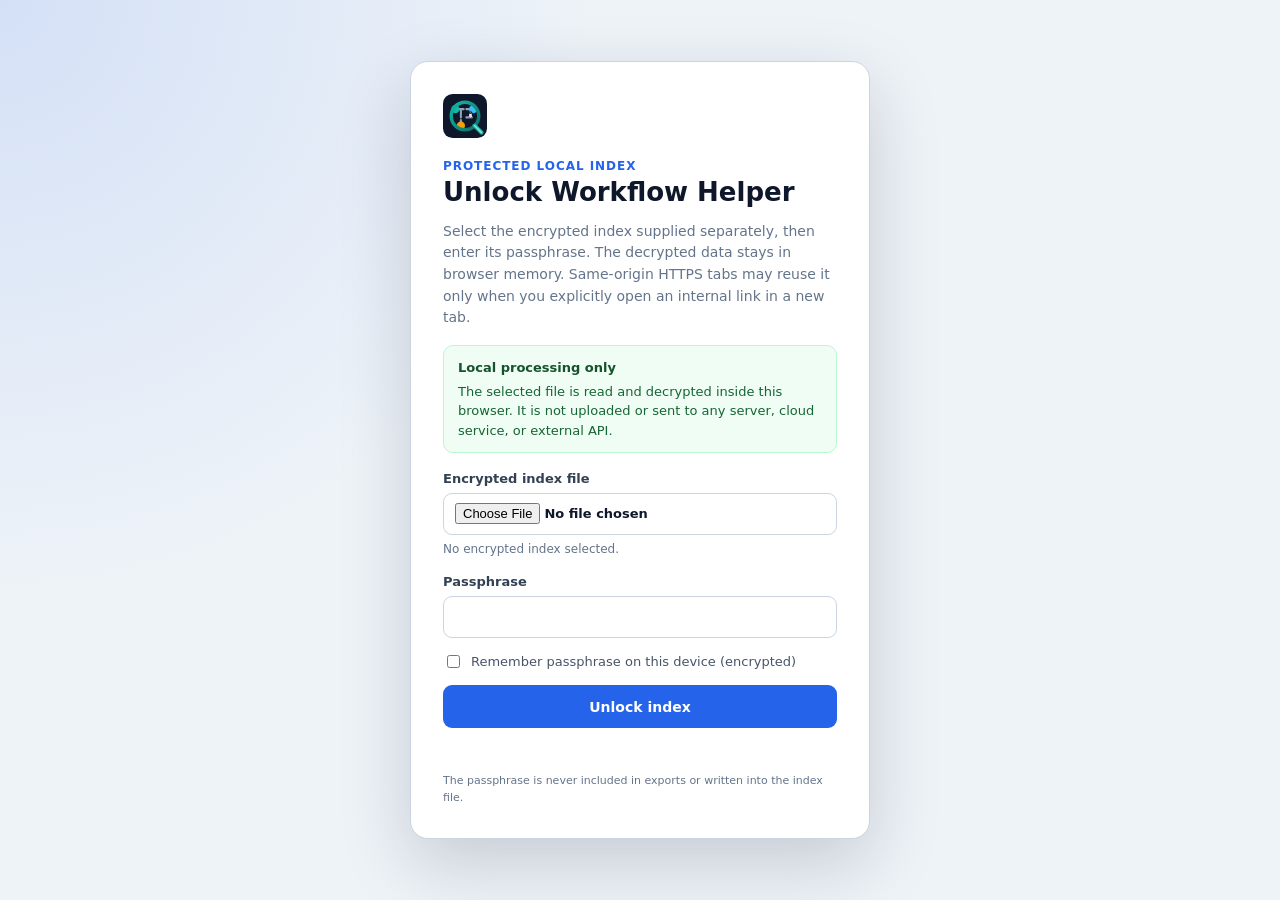
==== index.html @ 7c74e19d "Add files via upload" ====
<!doctype html>
<html lang="en">
<head>
<meta charset="utf-8" />
<meta name="viewport" content="width=device-width, initial-scale=1" />
<title>Workflow Helper</title>
<link rel="icon" type="image/svg+xml" href="./assets/favicon.svg" />
<link rel="stylesheet" href="assets/app.css" />
<link rel="stylesheet" href="assets/live/live.css" />
<meta name="author" content="&#x77;&#x69;&#x74;&#x74;&#x61;&#x77;&#x61;&#x73;&#x2e;&#x70;" />
</head>
<body class="index-locked">
<section id="indexGate" class="index-gate" aria-labelledby="indexGateTitle">
<div class="index-gate-card">
<img class="index-gate-mark" src="./assets/favicon.svg" alt="" aria-hidden="true" />
<p class="index-gate-kicker">Protected local index</p>
<h1 id="indexGateTitle">Unlock Workflow Helper</h1>
<p class="index-gate-copy">
Select the encrypted index supplied separately, then enter its passphrase.
The decrypted data stays in browser memory. Same-origin HTTPS tabs may
reuse it only when you explicitly open an internal link in a new tab.
</p>
<div class="index-gate-privacy" role="note">
<strong>Local processing only</strong>
<span>
The selected file is read and decrypted inside this browser. It is not
uploaded or sent to any server, cloud service, or external API.
</span>
</div>
<form id="indexGateForm">
<label class="index-gate-field">
<span>Encrypted index file</span>
<input id="indexFile" type="file" accept=".enc,application/octet-stream" />
</label>
<div id="selectedIndexFile" class="index-file-name">No encrypted index selected.</div>
<input type="text" name="username" value="local-index" autocomplete="username" tabindex="-1" aria-hidden="true"
hidden />
<label class="index-gate-field">
<span>Passphrase</span>
<input id="indexPassphrase" type="password" minlength="4" autocomplete="new-password" spellcheck="false" />
</label>
<label class="index-gate-remember">
<input id="rememberIndexPassphrase" type="checkbox" />
Remember passphrase on this device (encrypted)
</label>
<button id="unlockIndex" class="index-unlock" type="submit">Unlock index</button>
</form>
<div id="indexGateStatus" class="index-gate-status" role="status" aria-live="polite"></div>
<p class="index-gate-note">
The passphrase is never included in exports or written into the index file.
</p>
</div>
</section>
<div class="floating-toggles">
<button class="floating-toggle" data-pane-toggle="rail" title="Toggle Menu">
<svg width="20" height="20" viewBox="0 0 24 24" fill="none" stroke="currentColor" stroke-width="2"
stroke-linecap="round" stroke-linejoin="round">
<rect x="3" y="3" width="18" height="18" rx="2" ry="2"></rect>
<line x1="9" y1="3" x2="9" y2="21"></line>
<polyline points="13 9 16 12 13 15"></polyline>
</svg>
</button>
<button class="floating-toggle" data-pane-toggle="results" title="Toggle Results">
<svg width="20" height="20" viewBox="0 0 24 24" fill="none" stroke="currentColor" stroke-width="2"
stroke-linecap="round" stroke-linejoin="round">
<circle cx="7" cy="7" r="2.5"></circle>
<circle cx="17" cy="7" r="2.5"></circle>
<circle cx="7" cy="17" r="2.5"></circle>
<circle cx="17" cy="17" r="2.5"></circle>
</svg>
</button>
<button class="floating-toggle" data-pane-toggle="diagram" title="Toggle Diagram">
<svg width="20" height="20" viewBox="0 0 24 24" fill="none" stroke="currentColor" stroke-width="2"
stroke-linecap="round" stroke-linejoin="round">
<circle cx="18" cy="5" r="3"></circle>
<circle cx="6" cy="12" r="3"></circle>
<circle cx="18" cy="19" r="3"></circle>
<line x1="8.59" y1="13.51" x2="15.42" y2="17.49"></line>
<line x1="15.41" y1="6.51" x2="8.59" y2="10.49"></line>
</svg>
</button>
<button class="floating-toggle" data-pane-toggle="detail" title="Toggle Detail">
<svg width="20" height="20" viewBox="0 0 24 24" fill="none" stroke="currentColor" stroke-width="2"
stroke-linecap="round" stroke-linejoin="round">
<rect x="3" y="3" width="18" height="18" rx="2" ry="2"></rect>
<line x1="15" y1="3" x2="15" y2="21"></line>
<polyline points="11 9 8 12 11 15"></polyline>
</svg>
</button>
</div>
<div class="app-shell">
<aside class="mode-rail" aria-label="Analyzer modes">
<div class="brand">
<span class="brand-mark">
<img src="./assets/favicon.svg" alt="" aria-hidden="true" />
</span>
<span class="brand-text">Workflow Helper</span>
</div>
<button class="mode-button active" type="button" data-mode="zoral">Zoral</button>
<button class="mode-button" type="button" data-mode="zbo">ZBO</button>
<button class="mode-button" type="button" data-mode="database">Database</button>
<button class="mode-button" type="button" data-mode="adw">ADW</button>
<button class="mode-button" type="button" data-mode="live">Zoral Live API</button>
<div id="metaBox" class="meta-box" aria-live="polite">
<div id="metaBoxHeader" class="meta-box-header" title="Click to minimize / expand index stats">
<span class="meta-box-title">
<svg width="13" height="13" viewBox="0 0 24 24" fill="none" stroke="currentColor" stroke-width="2" stroke-linecap="round" stroke-linejoin="round"><circle cx="12" cy="12" r="10"></circle><line x1="12" y1="16" x2="12" y2="12"></line><line x1="12" y1="8" x2="12.01" y2="8"></line></svg>
<span>Index Stats</span>
</span>
<div class="meta-box-header-actions">
<span id="metaBoxMiniVer" class="meta-box-badge">v0.8.6</span>
<button id="metaBoxToggleBtn" class="meta-box-toggle-btn" type="button" title="Minimize / Expand" aria-label="Toggle minimize">
<svg width="12" height="12" viewBox="0 0 24 24" fill="none" stroke="currentColor" stroke-width="2.5" stroke-linecap="round" stroke-linejoin="round"><polyline points="6 9 12 15 18 9"></polyline></svg>
</button>
</div>
</div>
<div id="metaBoxBody" class="meta-box-body">
<div id="indexStatus" class="index-status">Loading index...</div>
<div class="app-version">
<span>Web version</span>
<strong>v0.8.6</strong>
</div>
<div style="display: flex; gap: 8px; margin-top: 8px; width: 100%;">
<button id="lockIndexButton" class="rebuild-button" type="button" style="flex: 0 0 32px; width: 32px; padding: 0; display: flex; align-items: center; justify-content: center; background: rgba(239, 68, 68, 0.1); color: #ef4444; border-color: rgba(239, 68, 68, 0.3);" title="Lock Session">
<svg width="14" height="14" viewBox="0 0 24 24" fill="none" stroke="currentColor" stroke-width="2" stroke-linecap="round" stroke-linejoin="round" style="display:block;"><rect x="3" y="11" width="18" height="11" rx="2" ry="2"></rect><path d="M7 11V7a5 5 0 0 1 10 0v4"></path></svg>
</button>
<button id="rebuildIndexButton" class="rebuild-button" type="button" style="flex: 1 1 auto; margin-top: 0; padding: 0 8px; min-width: 0;">Rebuild Index</button>
</div>
</div>
</div>
</aside>
<div class="resizer rail-resizer" data-resize="rail" title="Resize mode rail"></div>
<main class="workspace">
<header class="toolbar">
<div class="search-group">
<label class="sr-only" for="searchInput">Search</label>
<input id="searchInput" type="search" placeholder="Search workflow, parameter, field, table, GraphQL..."
autocomplete="off" />
</div>
<div class="segmented" role="group" aria-label="Search mode">
<button class="segment active" type="button" data-search-mode="contains">
Contains
</button>
<button class="segment" type="button" data-search-mode="exact">Exact</button>
</div>
<select id="searchScope" aria-label="Search scope">
<option value="all">All (except Code)</option>
<option value="workflow">Workflow</option>
<option value="workflowIndirect">Workflow (Include Indirect)</option>
<option value="zbo">ZBO</option>
<option value="adw">ADW (Hasura & Migrations)</option>
<option value="parameter">Parameter</option>
<option value="field">Field</option>
<option value="table">DB/Table</option>
<option value="graphql">GraphQL</option>
<option value="code">Code</option>
</select>
</header>
<section class="content-grid">
<aside class="results-pane">
<div class="pane-header results-header-custom">
<div class="results-top-row">
<div class="results-title-group">
<h1 id="resultsTitle">Zoral Workflows</h1>
<span id="resultCount">0</span>
</div>
<div class="result-actions">
<label id="resultTableUsageToggleContainer" class="result-toggle" title="Toggle Table Usage Details">
<input id="toggleResultTableUsage" type="checkbox" checked />
<svg width="13" height="13" viewBox="0 0 24 24" fill="none" stroke="currentColor" stroke-width="2.5" stroke-linecap="round" stroke-linejoin="round" style="display:block;"><rect x="3" y="3" width="18" height="18" rx="2" ry="2"></rect><line x1="9" y1="3" x2="9" y2="21"></line><line x1="15" y1="3" x2="15" y2="21"></line><line x1="3" y1="9" x2="21" y2="9"></line><line x1="3" y1="15" x2="21" y2="15"></line></svg>
</label>
<label id="resultIndirectToggleContainer" class="result-toggle" title="Toggle Indirect called workflow & routine tables">
<input id="toggleIndirectTableUsage" type="checkbox" checked />
<svg width="13" height="13" viewBox="0 0 24 24" fill="none" stroke="currentColor" stroke-width="2.5" stroke-linecap="round" stroke-linejoin="round" style="display:block;"><path d="M4 4v5a4 4 0 0 0 4 4h12"></path><polyline points="16 9 20 13 16 17"></polyline></svg>
</label>
<button id="copyListButton" class="btn-copy-icon" type="button" title="Copy results list to clipboard">
<svg width="13" height="13" viewBox="0 0 24 24" fill="none" stroke="currentColor" stroke-width="2.5" stroke-linecap="round" stroke-linejoin="round" style="display:block;"><rect x="9" y="9" width="13" height="13" rx="2" ry="2"></rect><path d="M5 15H4a2 2 0 0 1-2-2V4a2 2 0 0 1 2-2h9a2 2 0 0 1 2 2v1"></path></svg>
</button>
</div>
</div>
<div class="results-bottom-row">
<div class="match-filter" aria-label="Table usage operation filter">
<button class="match-filter-chip active" type="button" data-match-op="all">All</button>
<button class="match-filter-chip" type="button" data-match-op="select">Select</button>
<button class="match-filter-chip" type="button" data-match-op="insert">Insert</button>
<button class="match-filter-chip" type="button" data-match-op="update">Update</button>
<button class="match-filter-chip" type="button" data-match-op="delete">Delete</button>
<button class="match-filter-chip" type="button" data-match-op="upsert">Upsert</button>
</div>
<div id="dbSubmodeContainer" class="db-submode-container" style="display: none;">
<button class="db-submode-btn active" type="button" data-db-submode="tables">Tables</button>
<button class="db-submode-btn" type="button" data-db-submode="enums">Enums</button>
<button class="db-submode-btn" type="button" data-db-submode="functions">Funcs</button>
<button class="db-submode-btn" type="button" data-db-submode="er">ER</button>
<button class="db-submode-btn" type="button" data-db-submode="triggers">Triggers</button>
</div>
<div id="adwSubmodeContainer" class="db-submode-container" style="display: none; align-items: center; gap: 4px;">
<button class="db-submode-btn active" type="button" data-adw-submode="metadata">Relationships</button>
<button class="db-submode-btn" type="button" data-adw-submode="migrations">Migrations</button>
<button class="db-submode-btn" type="button" data-adw-submode="keycloak">Keycloak IAM</button>
<button id="adwLinterToggleBtn" class="db-submode-btn" type="button" title="Filter tables with Performance/Linter warnings" style="display: none; color: #f59e0b; border-color: rgba(245, 158, 11, 0.4); background: rgba(245, 158, 11, 0.08);">⚠ Linter <span id="adwLinterCount">0</span></button>
<div id="adwMigrationDateGroup" style="display: none; align-items: center; gap: 2px;">
<input type="date" id="adwMigrationDateInput" class="adw-date-input" title="Filter by date (Calendar)" />
<button id="adwMigrationDateClearBtn" class="adw-date-clear" type="button" title="Clear date filter">✕</button>
</div>
</div>
</div>
</div>
<div id="resultsList" class="results-list"></div>
</aside>
<div class="resizer results-resizer" data-resize="results" title="Resize results pane"></div>
<section class="diagram-pane">
<div class="diagram-header">
<div>
<h2 id="workflowTitle">Select an item</h2>
<p id="workflowSubtitle">Search or choose from the list.</p>
</div>
<div class="diagram-actions">
<div id="livePaginationControls" class="live-pagination-header" style="display:none;"></div>
<button id="diagramSettingsBtn" type="button" class="floating-toggle" title="Diagram Settings"
style="min-height: 28px; width: auto; padding: 0 12px; font-size: 11px; font-weight: 600; display: inline-flex; align-items: center; gap: 4px; border: 1px solid var(--line-strong); border-radius: 6px; background: #fff;">
⚙️ Settings
</button>
<button id="fitButton" type="button">Fit</button>
<div class="zoom-controls" role="group" aria-label="Zoom">
<button id="zoomOutButton" type="button" title="Zoom out" aria-label="Zoom out">&minus;</button>
<span id="zoomLabel">100%</span>
<button id="zoomInButton" type="button" title="Zoom in" aria-label="Zoom in">+</button>
</div>
</div>
</div>
<div id="diagramSearchOverlay" class="diagram-search-overlay">
<select id="diagramSearchTarget" class="diagram-search-select" title="Target to search">
<option value="db" selected>DB</option>
<option value="node">Node Name</option>
<option value="code">Code</option>
<option value="field">Field</option>
<option value="live">Live API Value</option>
<option value="all">All</option>
</select>
<div class="diagram-search-input-wrapper">
<span class="diagram-search-icon">🔍</span>
<input id="diagramSearchInput" type="text" placeholder="Search diagram..." autocomplete="off" />
<button id="diagramSearchClearBtn" type="button" class="diagram-search-clear" title="Clear search" style="display:none;">✕</button>
</div>
<span id="diagramMatchBadge" class="diagram-match-badge" style="display:none;">0 matches</span>
<div id="diagramSearchNav" class="diagram-search-nav" style="display:none;">
<button id="diagramSearchPrevBtn" type="button" title="Previous match">&lt;</button>
<span id="diagramSearchCounter">0/0</span>
<button id="diagramSearchNextBtn" type="button" title="Next match">&gt;</button>
</div>
</div>
<div id="diagramCanvas" class="diagram-canvas">
<div class="empty-state">No item selected</div>
</div>
</section>
<div class="resizer detail-resizer" data-resize="detail" title="Resize detail pane"></div>
<aside class="detail-pane">
<div class="tabs" role="tablist">
<button class="tab" type="button" data-tab="overview">Overview</button>
<button class="tab" type="button" data-tab="node">Node</button>
<button class="tab" type="button" data-tab="db">DB/GQL</button>
<button class="tab" type="button" data-tab="inbound">Inbound</button>
<button class="tab" type="button" data-tab="adw" id="tabAdwDetail" style="display: none;">Hasura/ADW</button>
<button class="tab" type="button" data-tab="query-gen" id="tabQueryGen" style="display: none;">Query Gen</button>
<button class="tab" type="button" data-tab="live-exec" id="tabLiveExec"
style="display: none; background: rgba(255, 159, 0, 0.1); color: #ff9f00; border-bottom: 2px solid transparent;">Live
Exec 🎯</button>
<button class="tab" type="button" data-tab="impact" id="tabImpactDetail" style="display: none;">Impact 💥</button>
<button class="tab" type="button" data-tab="perms-matrix" id="tabPermsMatrix" style="display: none;">Perms Matrix 🛡️</button>
</div>
<div id="detailContent" class="detail-content"></div>
</aside>
</section>
</main>
</div>
<div id="diagramSettingsModal" class="modal-overlay">
<div class="modal-dialog">
<div class="modal-header">
<h3 class="modal-title">Diagram Settings</h3>
<button id="closeSettingsBtn" class="modal-close" type="button" aria-label="Close settings">&times;</button>
</div>
<div class="settings-grid" style="max-height: 70vh; overflow-y: auto; padding-right: 4px;">
<div class="settings-group-title">General Options</div>
<label class="inline-check">
<input id="toggleDbBadges" type="checkbox" checked />
Show Database Badges
</label>
<label class="inline-check">
<input id="toggleConditionText" type="checkbox" />
Show Condition Text
</label>
<label class="inline-check">
<input id="toggleEdgeLabels" type="checkbox" checked />
Show Edge/Event Labels
</label>
<label class="inline-check">
<input id="toggleNodeDrag" type="checkbox" />
Enable Drag Nodes
</label>
<div class="settings-group-title" id="liveModeOptionsTitle">Live API Mode Options</div>
<label id="toggleShowRequestStartLabel" class="inline-check">
<input id="toggleShowRequestStart" type="checkbox" checked />
Show Request Start Column
</label>
<div class="settings-group-title">Zoral Mode Options</div>
<label id="toggleZboCallersZoralLabel" class="inline-check">
<input id="toggleZboCallersZoral" type="checkbox" />
Show ZBO Callers
</label>
<div class="settings-group-title">Database Mode Options</div>
<label id="toggleZoralCallersDbLabel" class="inline-check">
<input id="toggleZoralCallersDb" type="checkbox" />
Show Zoral Callers
</label>
<label id="toggleZboCallersDbLabel" class="inline-check">
<input id="toggleZboCallersDb" type="checkbox" />
Show ZBO Callers
</label>
<label id="toggleDbTriggersLabel" class="inline-check">
<input id="toggleDbTriggers" type="checkbox" checked />
Show Triggers in Diagram
</label>
<label id="toggleDbFuncsCallersDbLabel" class="inline-check">
<input id="toggleDbFuncsCallersDb" type="checkbox" />
Show Functions/Store Procedures
</label>
<label id="toggleEnumTablesLabel" class="inline-check">
<input id="toggleEnumTables" type="checkbox" />
Show Enum Tables
</label>
<label id="toggleDeepHierarchyLabel" class="inline-check">
<input id="toggleDeepHierarchy" type="checkbox" />
Show Deep Relationship Tree
</label>
<label id="toggleDbTaskTablesLabel" class="inline-check">
<input id="toggleDbTaskTables" type="checkbox" />
Show Task/Task Document Tables
</label>
</div>
<div style="display: flex; justify-content: flex-end; margin-top: 16px;">
<button id="saveSettingsBtn" type="button" class="rebuild-button"
style="min-height:34px; padding: 0 16px; background: var(--accent-2); color: #fff; border: 0; font-weight: bold; border-radius: 8px;">OK</button>
</div>
</div>
</div>
<div id="loadingOverlay" class="loading-overlay">
<div class="loading-panel">
<div class="spinner" aria-hidden="true"></div>
<strong id="loadingTitle">Loading Index</strong>
<p id="loadingMessage">Please wait. The analyzer index is large and may take a while.</p>
<div id="loadingProgress" class="loading-progress" hidden></div>
<button id="stopFetchBtn" class="rebuild-button"
style="margin-top: 16px; background: #ef4444; color: #fff; border: 0; display: none;">Stop Fetching ✕</button>
</div>
</div>
<div id="installBridgeModal" class="modal-overlay">
<div class="modal-dialog" style="max-width: 800px; width: 90vw;">
<div class="modal-header">
<h3 class="modal-title">Live Bridge</h3>
<button id="closeBridgeModalBtn" class="modal-close" type="button" aria-label="Close">&times;</button>
</div>
<div class="settings-grid" style="padding-right: 4px; color: #17202a;">
<ol style="margin-top: 0; padding-left: 20px; line-height: 1.5;">
<li>Drag this to your bookmarks bar:<br><a id="bridgeBookmarkletLink" href="#" style="display:inline-block; margin:8px 0; background:#1e293b; color:#93c5fd; padding:10px 16px; border-radius:8px; text-decoration:none; font-weight:bold; border: 1px dashed #4b5b78;">Live Bridge</a></li>
<li>From the analyzer's Live API mode, click <b>Run (bridge)</b> — it opens the console window.</li>
<li>Log in there if needed, then click the <b>Live Bridge</b> bookmarklet in that window.</li>
</ol>
<details style="margin-top: 12px; color: #64748b; font-size: 12px;">
<summary style="cursor: pointer;">bookmarklet source</summary>
<pre id="bridgeBookmarkletSrc" style="background:#0b0f18; border:1px solid #222c40; border-radius:8px; padding:12px; white-space:pre-wrap; word-break:break-word; margin-top: 8px; color: #93c5fd; max-height: 300px; overflow-y: auto;"></pre>
</details>
</div>
</div>
</div>
<script src="assets/index-crypto.js"></script>
<script src="assets/navigation-policy.js"></script>
<script src="assets/live/live-data.js"></script>
<script src="assets/live/live-graph.js"></script>
<script src="assets/live/live-views.js"></script>
<script src="assets/live/live-env.js"></script>
<script src="assets/live/live-presentation.js"></script>
<script src="assets/live/live-mode.js"></script>
<script src="assets/index-loader.js"></script>
</body>
</html>
<!-- Created by: &#x77;&#x69;&#x74;&#x74;&#x61;&#x77;&#x61;&#x73;&#x2e;&#x70; -->
---- assets/app.css ----
:root {
color-scheme: light;
--bg: #f6f7f9;
--surface: #ffffff;
--surface-2: #eef2f5;
--line: #d9e0e7;
--line-strong: #b5c1cc;
--text: #17202a;
--muted: #657483;
--accent: #0f766e;
--accent-2: #2563eb;
--danger: #b42318;
--warning: #b54708;
--success: #067647;
--shadow: 0 1px 2px rgba(16, 24, 40, 0.08);
}
* {
box-sizing: border-box;
}
html {
height: 100%;
overflow: hidden;
}
body {
margin: 0;
min-width: 1120px;
height: 100%;
overflow: hidden;
background: var(--bg);
color: var(--text);
font-family:
Inter, ui-sans-serif, system-ui, -apple-system, BlinkMacSystemFont, "Segoe UI",
sans-serif;
font-size: 14px;
}
button,
input,
select {
font: inherit;
}
button {
cursor: pointer;
}
button:disabled {
cursor: not-allowed;
}
.app-shell {
display: grid;
grid-template-columns: var(--rail-width, 240px) 6px 1fr;
height: 100vh;
min-height: 0;
overflow: hidden;
transition: grid-template-columns 0.22s ease;
}
.app-shell.rail-hidden {
grid-template-columns: 0 0 1fr;
}
.app-shell.rail-hidden .mode-rail,
.app-shell.rail-hidden .rail-resizer {
overflow: hidden;
padding: 0;
border: 0;
}
.mode-rail {
display: flex;
flex-direction: column;
gap: 8px;
min-height: 0;
padding: 16px;
border-right: 1px solid var(--line);
background: #17202a;
color: #f8fafc;
overflow: hidden;
}
.resizer {
position: relative;
z-index: 2;
background: var(--line);
}
.resizer::after {
content: "";
position: absolute;
inset: 0;
}
.rail-resizer,
.results-resizer,
.detail-resizer {
cursor: col-resize;
}
.resizer:hover,
.resizer.dragging {
background: var(--accent-2);
}
.brand {
display: flex;
align-items: center;
gap: 10px;
min-height: 44px;
margin-bottom: 10px;
}
.brand-mark {
display: grid;
width: 36px;
height: 36px;
place-items: center;
border-radius: 8px;
background: #0f172a;
box-shadow: 0 0 0 1px rgba(255, 255, 255, 0.12);
overflow: hidden;
}
.brand-mark img {
width: 100%;
height: 100%;
display: block;
}
.brand-text {
min-width: 0;
overflow-wrap: anywhere;
font-weight: 700;
}
.mode-button {
width: 100%;
min-height: 38px;
border: 1px solid rgba(255, 255, 255, 0.08);
border-radius: 8px;
background: rgba(255, 255, 255, 0.05);
color: #e5edf5;
text-align: left;
padding: 8px 10px;
}
.mode-button.active {
border-color: rgba(255, 255, 255, 0.18);
background: #ffffff;
color: #17202a;
}
.mode-button:disabled {
opacity: 0.48;
}
.meta-box {
margin-top: auto;
padding: 8px 10px;
border: 1px solid rgba(255, 255, 255, 0.1);
border-radius: 8px;
color: #cdd8e3;
font-size: 12px;
line-height: 1.45;
background: rgba(15, 23, 42, 0.4);
transition: all 0.2s ease;
}
.meta-box-header {
display: flex;
align-items: center;
justify-content: space-between;
cursor: pointer;
user-select: none;
padding: 2px 0;
border-radius: 4px;
}
.meta-box-header:hover .meta-box-title {
color: #ffffff;
}
.meta-box-title {
display: inline-flex;
align-items: center;
gap: 6px;
font-weight: 700;
font-size: 12px;
color: #94a3b8;
transition: color 0.15s ease;
}
.meta-box-title svg {
color: #38bdf8;
flex-shrink: 0;
}
.meta-box-header-actions {
display: flex;
align-items: center;
gap: 6px;
}
.meta-box-badge {
font-size: 10px;
font-weight: 700;
color: #38bdf8;
background: rgba(56, 189, 248, 0.12);
padding: 1px 6px;
border-radius: 4px;
font-variant-numeric: tabular-nums;
border: 1px solid rgba(56, 189, 248, 0.2);
}
.meta-box-toggle-btn {
background: transparent;
border: none;
color: #94a3b8;
cursor: pointer;
padding: 3px;
display: flex;
align-items: center;
justify-content: center;
border-radius: 4px;
transition: transform 0.2s ease, color 0.15s ease, background 0.15s ease;
}
.meta-box-toggle-btn:hover {
color: #ffffff;
background: rgba(255, 255, 255, 0.1);
}
.meta-box.collapsed .meta-box-toggle-btn {
transform: rotate(-90deg);
}
.meta-box-body {
margin-top: 8px;
padding-top: 8px;
border-top: 1px solid rgba(255, 255, 255, 0.08);
}
.meta-box.collapsed .meta-box-body {
display: none;
}
.index-status {
display: grid;
gap: 8px;
}
.app-version {
display: flex;
justify-content: space-between;
gap: 8px;
margin-top: 8px;
padding-top: 8px;
border-top: 1px solid rgba(255, 255, 255, 0.1);
color: #cdd8e3;
}
.app-version strong {
color: #ffffff;
font-variant-numeric: tabular-nums;
}
.status-group {
display: grid;
gap: 2px;
padding-bottom: 8px;
border-bottom: 1px solid rgba(255, 255, 255, 0.1);
}
.status-group:last-child {
padding-bottom: 0;
border-bottom: 0;
}
.status-access {
color: #fde68a;
}
.status-access .status-title {
color: #fbbf24;
}
.status-title {
color: #ffffff;
font-weight: 750;
}
.status-row {
display: flex;
justify-content: space-between;
gap: 8px;
}
.status-row span:last-child {
color: #ffffff;
font-variant-numeric: tabular-nums;
}
.status-warning {
border: 1px solid rgba(245, 158, 11, 0.45);
border-radius: 8px;
background: rgba(245, 158, 11, 0.12);
color: #ffdf9b;
padding: 8px;
}
.status-instruction {
display: grid;
gap: 6px;
border: 1px solid rgba(245, 158, 11, 0.45);
border-radius: 8px;
background: rgba(245, 158, 11, 0.12);
color: #ffdf9b;
padding: 8px;
}
.status-instruction ol {
margin: 0;
padding-left: 18px;
}
.status-instruction li + li {
margin-top: 4px;
}
.status-instruction code {
display: inline-block;
max-width: 100%;
border-radius: 4px;
background: rgba(255, 255, 255, 0.12);
color: #ffffff;
padding: 1px 4px;
overflow-wrap: anywhere;
}
.rebuild-button {
width: 100%;
min-height: 32px;
margin-top: 10px;
border: 1px solid rgba(255, 255, 255, 0.18);
border-radius: 8px;
background: #ffffff;
color: #17202a;
font-size: 12px;
font-weight: 700;
}
.rebuild-button:disabled {
opacity: 0.65;
}
.workspace {
display: grid;
grid-template-rows: 64px 1fr;
min-width: 0;
min-height: 0;
overflow: hidden;
}
.toolbar {
display: flex;
align-items: center;
gap: 12px;
padding: 12px 16px;
border-bottom: 1px solid var(--line);
background: var(--surface);
}
.pane-toggles {
display: inline-flex;
gap: 4px;
min-width: max-content;
}
.pane-toggle,
.toolbar-button {
height: 34px;
border: 1px solid var(--line-strong);
border-radius: 8px;
background: #ffffff;
color: var(--muted);
padding: 0 10px;
font-size: 12px;
}
.pane-toggle.active {
border-color: var(--accent);
color: var(--accent);
background: #ecfdf8;
}
.toolbar-button {
color: var(--text);
}
.search-group {
flex: 1;
}
#searchInput {
width: 100%;
height: 40px;
border: 1px solid var(--line-strong);
border-radius: 8px;
padding: 0 12px;
color: var(--text);
background: #ffffff;
}
#searchInput:focus,
#searchScope:focus {
border-color: var(--accent-2);
outline: 2px solid rgba(37, 99, 235, 0.16);
}
#searchScope {
height: 40px;
min-width: 132px;
border: 1px solid var(--line-strong);
border-radius: 8px;
padding: 0 10px;
background: #ffffff;
}
.segmented {
display: inline-flex;
height: 40px;
padding: 3px;
border: 1px solid var(--line-strong);
border-radius: 8px;
background: var(--surface-2);
}
.segment {
min-width: 86px;
border: 0;
border-radius: 6px;
background: transparent;
color: var(--muted);
}
.segment.active {
background: #ffffff;
color: var(--text);
box-shadow: var(--shadow);
}
.content-grid {
display: grid;
grid-template-columns: var(--results-width, 340px) 6px minmax(0, 1fr) 6px var(--detail-width, 420px);
min-height: 0;
overflow: hidden;
transition: grid-template-columns 0.22s ease;
}
.content-grid.results-hidden {
grid-template-columns: 0 0 minmax(0, 1fr) 6px var(--detail-width, 420px);
}
.content-grid.diagram-hidden {
grid-template-columns: var(--results-width, 340px) 6px 0 6px var(--detail-width, 420px);
}
.content-grid.detail-hidden {
grid-template-columns: var(--results-width, 340px) 6px minmax(0, 1fr) 0 0;
}
.content-grid.results-hidden.detail-hidden {
grid-template-columns: 0 0 minmax(0, 1fr) 0 0;
}
.content-grid.results-hidden.diagram-hidden {
grid-template-columns: 0 0 0 6px var(--detail-width, 420px);
}
.content-grid.diagram-hidden.detail-hidden {
grid-template-columns: var(--results-width, 340px) 6px 0 0 0;
}
.content-grid.results-hidden .results-pane,
.content-grid.results-hidden .results-resizer,
.content-grid.diagram-hidden .diagram-pane,
.content-grid.detail-hidden .detail-pane,
.content-grid.detail-hidden .detail-resizer {
overflow: hidden;
border: 0;
}
.results-pane,
.diagram-pane,
.detail-pane {
min-height: 0;
min-width: 0;
border-right: 1px solid var(--line);
background: var(--surface);
overflow: hidden;
}
.results-pane {
display: grid;
grid-template-rows: auto minmax(0, 1fr);
}
.detail-pane {
display: grid;
grid-template-rows: auto minmax(0, 1fr);
border-right: 0;
}
.pane-header,
.diagram-header {
display: flex;
align-items: center;
justify-content: space-between;
gap: 12px;
min-height: 70px;
padding: 14px 16px;
border-bottom: 1px solid var(--line);
}
.pane-header h1,
.diagram-header h2 {
margin: 0;
font-size: 16px;
line-height: 1.2;
}
.results-title-row {
display: flex;
min-width: 0;
align-items: center;
flex-wrap: wrap;
gap: 10px;
}
.match-filter {
display: flex;
flex-wrap: wrap;
gap: 4px;
}
.match-filter-chip {
min-height: 24px;
border: 1px solid var(--line-strong);
border-radius: 999px;
background: #ffffff;
color: var(--muted);
padding: 0 8px;
font-size: 11px;
line-height: 1;
}
.match-filter-chip.active {
border-color: var(--accent);
background: #e6f4f1;
color: var(--accent);
font-weight: 650;
}
.diagram-header p {
margin: 5px 0 0;
color: var(--muted);
font-size: 12px;
}
#resultCount {
display: inline-flex;
min-width: 34px;
height: 24px;
align-items: center;
justify-content: center;
border-radius: 999px;
background: var(--surface-2);
color: var(--muted);
font-size: 12px;
}
.results-list {
min-height: 0;
height: auto;
overflow-x: hidden;
overflow-y: auto;
padding: 8px;
}
.result-actions {
display: inline-flex;
align-items: center;
gap: 8px;
min-width: 0;
}
.result-toggle {
display: inline-flex;
align-items: center;
gap: 5px;
height: 28px;
border: 1px solid var(--line-strong);
border-radius: 7px;
background: #ffffff;
color: var(--muted);
padding: 0 8px;
font-size: 11px;
font-weight: 600;
white-space: nowrap;
}
.result-toggle input {
width: 13px;
height: 13px;
margin: 0;
accent-color: var(--accent);
}
.result-item {
display: block;
width: 100%;
min-width: 0;
margin-bottom: 8px;
border: 1px solid var(--line-strong);
border-radius: 8px;
background: var(--surface-2);
padding: 10px;
text-align: left;
box-shadow: var(--shadow);
}
.result-item:hover {
background: #e4ebf1;
}
.result-item.active {
border-color: var(--accent);
background: #e3f6f0;
}
.result-limit {
margin: 8px 6px 12px;
color: var(--muted);
font-size: 12px;
line-height: 1.4;
}
.result-empty {
display: grid;
gap: 4px;
margin: 8px;
border: 1px dashed var(--line-strong);
border-radius: 8px;
background: #ffffff;
color: var(--muted);
padding: 14px;
}
.result-empty strong {
color: var(--text);
}
.result-title {
display: flex;
align-items: center;
justify-content: space-between;
gap: 8px;
min-width: 0;
color: var(--text);
font-weight: 650;
}
.result-title span {
min-width: 0;
overflow-wrap: anywhere;
}
.result-meta {
display: flex;
flex-wrap: wrap;
gap: 6px;
margin-top: 7px;
}
.badge {
display: inline-flex;
min-height: 20px;
align-items: center;
border-radius: 999px;
background: var(--surface-2);
color: var(--muted);
padding: 2px 7px;
font-size: 12px;
}
.db-binding {
margin: 2px 0;
line-height: 1.5;
white-space: nowrap;
}
.badge.accent {
background: #e6f4f1;
color: var(--accent);
}
.badge.warning {
background: #fff4e5;
color: var(--warning);
}
.badge.success {
background: #e7f8ef;
color: var(--success);
}
.result-db-ops {
margin-top: 7px;
padding-top: 7px;
border-top: 1px dashed var(--line-strong);
}
.result-db-caption {
display: block;
margin-bottom: 5px;
color: var(--muted);
font-size: 11px;
font-weight: 700;
text-transform: uppercase;
letter-spacing: 0.04em;
}
.result-db-row {
display: flex;
flex-wrap: wrap;
align-items: center;
gap: 5px;
}
.result-db-row + .result-db-row {
margin-top: 4px;
}
.db-op-table {
min-width: 0;
overflow-wrap: anywhere;
font-size: 11px;
font-weight: 700;
color: var(--text);
}
.db-op-table-jump {
cursor: zoom-in;
text-decoration: underline;
text-decoration-color: transparent;
text-decoration-style: dotted;
text-underline-offset: 3px;
}
.db-op-table-jump:hover {
color: var(--accent);
text-decoration-color: currentColor;
}
.db-op {
display: inline-flex;
align-items: center;
height: 18px;
border-radius: 999px;
padding: 0 7px;
font-size: 11px;
font-weight: 600;
}
.db-op-via-icon {
display: inline-flex;
align-items: center;
justify-content: center;
width: 18px;
height: 18px;
border-radius: 999px;
background: #eef2ff;
color: #4f46e5;
font-size: 12px;
font-weight: 700;
line-height: 1;
}
.db-op-via {
display: inline-flex;
align-items: center;
min-height: 18px;
border-radius: 999px;
padding: 0 7px;
background: #eef2ff;
color: #4f46e5;
font-size: 10px;
font-weight: 700;
}
.zbo-trace-summary {
flex-basis: 100%;
color: var(--muted);
font-size: 11px;
line-height: 1.35;
overflow-wrap: anywhere;
}
.db-op.op-select {
background: #eaf1ff;
color: #2547c2;
}
.db-op.op-insert {
background: #e7f8ef;
color: var(--success);
}
.db-op.op-update {
background: #fff4e5;
color: var(--warning);
}
.db-op.op-delete {
background: #fdecea;
color: var(--danger);
}
.db-op.op-upsert {
background: #e6f4f1;
color: var(--accent);
}
.db-op.op-mutation {
background: var(--surface-2);
color: var(--muted);
}
.diagram-actions {
display: inline-flex;
align-items: center;
gap: 8px;
}
.diagram-actions button {
height: 34px;
border: 1px solid var(--line-strong);
border-radius: 8px;
background: #ffffff;
padding: 0 12px;
}
.zoom-controls {
display: inline-flex;
align-items: center;
gap: 2px;
height: 34px;
padding: 0 4px;
border: 1px solid var(--line-strong);
border-radius: 8px;
background: #ffffff;
}
.diagram-actions .zoom-controls button {
width: 26px;
height: 26px;
padding: 0;
border: 0;
border-radius: 6px;
background: transparent;
color: var(--text);
font-size: 16px;
line-height: 1;
}
.diagram-actions .zoom-controls button:hover {
background: var(--surface-2);
}
#zoomLabel {
min-width: 42px;
text-align: center;
color: var(--muted);
font-size: 12px;
font-variant-numeric: tabular-nums;
}
.inline-check {
display: inline-flex;
align-items: center;
gap: 6px;
min-height: 34px;
color: var(--muted);
font-size: 12px;
}
.diagram-pane {
position: relative;
}
/* Floating Diagram Search Controls Overlay */
.diagram-search-overlay {
position: absolute;
top: 82px;
left: 14px;
z-index: 40;
display: flex;
align-items: center;
gap: 6px;
background: #ffffff;
border: 1px solid var(--line-strong, #cbd5e1);
border-radius: 8px;
padding: 5px 8px;
box-shadow: 0 4px 14px rgba(15, 23, 42, 0.14);
font-family: inherit;
font-size: 12px;
user-select: none;
}
.diagram-search-select {
border: 1px solid #cbd5e1;
border-radius: 5px;
background: #f8fafc;
padding: 4px 8px;
font-size: 12px;
font-weight: 700;
color: #334155;
cursor: pointer;
outline: none;
height: 28px;
}
.diagram-search-select:hover,
.diagram-search-select:focus {
background: #ffffff;
border-color: #94a3b8;
}
.diagram-search-input-wrapper {
position: relative;
display: flex;
align-items: center;
}
.diagram-search-icon {
position: absolute;
left: 9px;
font-size: 12px;
color: #64748b;
pointer-events: none;
z-index: 2;
line-height: 1;
}
.diagram-search-input {
box-sizing: border-box;
border: 1px solid #cbd5e1;
border-radius: 5px;
padding: 4px 22px 4px 28px;
font-size: 12px;
color: #0f172a;
width: 175px;
height: 28px;
outline: none;
transition: width 0.2s ease, border-color 0.2s ease, box-shadow 0.2s ease;
}
.diagram-search-input:focus {
width: 220px;
border-color: #2563eb;
box-shadow: 0 0 0 2px rgba(37, 99, 235, 0.18);
}
.diagram-search-clear {
position: absolute;
right: 4px;
background: none;
border: none;
color: #94a3b8;
cursor: pointer;
font-size: 12px;
padding: 2px 4px;
line-height: 1;
border-radius: 4px;
}
.diagram-search-clear:hover {
color: #ef4444;
background: #fee2e2;
}
.diagram-match-badge {
font-size: 11px;
font-weight: 700;
padding: 3px 8px;
border-radius: 12px;
background: #e0e7ff;
color: #3730a3;
white-space: nowrap;
}
.diagram-match-badge.no-match {
background: #f1f5f9;
color: #64748b;
}
.diagram-search-nav {
display: flex;
align-items: center;
gap: 3px;
margin-left: 2px;
}
.diagram-search-nav button {
min-width: 22px;
height: 24px;
border: 1px solid #cbd5e1;
border-radius: 4px;
background: #f8fafc;
color: #334155;
font-size: 11px;
font-weight: 700;
cursor: pointer;
display: inline-flex;
align-items: center;
justify-content: center;
padding: 0 4px;
}
.diagram-search-nav button:hover:not(:disabled) {
background: #ffffff;
border-color: #2563eb;
color: #2563eb;
}
.diagram-search-nav button:disabled {
opacity: 0.4;
cursor: default;
}
.diagram-search-counter {
font-size: 11px;
font-weight: 600;
color: #475569;
min-width: 28px;
text-align: center;
}
/* Diagram Searching Visual Dimming & Highlighting */
.diagram-canvas.diagram-searching .node-group,
.diagram-canvas.diagram-searching .zbo-flow-node,
.diagram-canvas.diagram-searching .er-table-node,
.diagram-canvas.diagram-searching .diagram-edge,
.diagram-canvas.diagram-searching .zbo-flow-edge,
.diagram-canvas.diagram-searching path.edge-path,
.diagram-canvas.diagram-searching g.edge-group {
opacity: 0.35 !important;
filter: grayscale(40%) !important;
transition: opacity 0.2s ease, filter 0.2s ease;
}
/* Matched Nodes Stay 100% Opacity & Glowing Highlight */
.diagram-canvas.diagram-searching .node-group.diagram-node-matched,
.diagram-canvas.diagram-searching .zbo-flow-node.diagram-node-matched,
.diagram-canvas.diagram-searching .er-table-node.diagram-node-matched {
opacity: 1 !important;
filter: none !important;
}
.diagram-canvas.diagram-searching .node-group.diagram-node-matched .node-shape,
.diagram-canvas.diagram-searching .zbo-flow-node.diagram-node-matched rect,
.diagram-canvas.diagram-searching .zbo-flow-node.diagram-node-matched polygon,
.diagram-canvas.diagram-searching .er-table-node.diagram-node-matched rect {
stroke: #2563eb !important;
stroke-width: 3.2px !important;
filter: drop-shadow(0 0 10px rgba(37, 99, 235, 0.7)) !important;
}
/* Active Nav Node Focus Pulse */
.diagram-canvas.diagram-searching .node-group.diagram-node-focused .node-shape,
.diagram-canvas.diagram-searching .zbo-flow-node.diagram-node-focused rect,
.diagram-canvas.diagram-searching .zbo-flow-node.diagram-node-focused polygon,
.diagram-canvas.diagram-searching .er-table-node.diagram-node-focused rect {
stroke: #d97706 !important;
stroke-width: 4px !important;
filter: drop-shadow(0 0 14px rgba(217, 119, 6, 0.95)) !important;
}
/* Connected edges to matched nodes keep higher visibility */
.diagram-canvas.diagram-searching .diagram-edge.diagram-edge-connected,
.diagram-canvas.diagram-searching .zbo-flow-edge.diagram-edge-connected,
.diagram-canvas.diagram-searching g.edge-group.diagram-edge-connected {
opacity: 0.85 !important;
filter: none !important;
}
.diagram-canvas {
position: relative;
height: calc(100vh - 135px);
overflow: auto;
cursor: grab;
background:
linear-gradient(#edf1f4 1px, transparent 1px),
linear-gradient(90deg, #edf1f4 1px, transparent 1px);
background-color: #fbfcfd;
background-size: 24px 24px;
}
.diagram-canvas.panning {
cursor: grabbing;
user-select: none;
}
.diagram-canvas.panning * {
cursor: grabbing;
}
body.diagram-panning,
body.diagram-panning * {
user-select: none;
}
body.diagram-panning {
cursor: grabbing;
}
.diagram-svg {
display: block;
min-width: 100%;
min-height: 100%;
}
.diagram-selectable,
.diagram-selectable * {
user-select: text;
}
.diagram-code-panel {
position: relative;
width: max-content;
min-width: 100%;
min-height: 100%;
background: #0f172a;
}
.diagram-copy-btn {
position: sticky;
top: 12px;
float: right;
z-index: 2;
min-width: 64px;
min-height: 30px;
margin: 12px 14px 0 0;
border: 1px solid rgba(203, 213, 225, 0.35);
border-radius: 8px;
background: rgba(15, 23, 42, 0.92);
color: #e6edf5;
font-size: 12px;
}
.diagram-code-block {
width: max-content;
min-width: 100%;
max-height: none;
min-height: 100%;
margin: 0;
overflow: visible;
border: 0;
border-radius: 0;
background: #0f172a;
color: #e6edf5;
padding: 22px 26px;
white-space: pre;
word-break: normal;
font-family: "Cascadia Mono", Consolas, monospace;
font-size: 12px;
line-height: 1.55;
}
.sql-keyword {
color: #7dd3fc;
font-weight: 750;
}
.sql-string {
color: #86efac;
}
.sql-number {
color: #fbbf24;
}
.sql-comment {
color: #94a3b8;
font-style: italic;
}
.enum-diagram-table {
display: grid;
grid-template-rows: auto minmax(0, 1fr);
height: 100%;
min-height: 100%;
background: var(--surface);
}
.enum-table-toolbar {
display: flex;
align-items: center;
gap: 10px;
min-width: 0;
padding: 12px 14px;
border-bottom: 1px solid var(--line);
background: rgba(255, 255, 255, 0.92);
}
#enumTableFilter {
flex: 1;
min-width: 180px;
height: 34px;
border: 1px solid var(--line-strong);
border-radius: 8px;
padding: 0 10px;
}
.enum-pagination {
display: inline-flex;
align-items: center;
gap: 8px;
color: var(--muted);
font-size: 12px;
white-space: nowrap;
}
.enum-pagination button {
min-width: 34px;
min-height: 30px;
border: 1px solid var(--line-strong);
border-radius: 8px;
background: var(--surface);
color: var(--text);
}
.enum-pagination button:disabled {
opacity: 0.45;
}
.enum-table-scroll {
min-height: 0;
overflow: auto;
}
.enum-data-table {
width: 100%;
border-collapse: collapse;
background: var(--surface);
font-size: 12px;
}
.enum-data-table th,
.enum-data-table td {
border-bottom: 1px solid var(--line);
padding: 8px 10px;
text-align: left;
vertical-align: top;
white-space: nowrap;
}
.enum-data-table .enum-row-number {
position: sticky;
left: 0;
z-index: 1;
width: 54px;
min-width: 54px;
background: #f8fafc;
color: var(--muted);
text-align: right;
font-variant-numeric: tabular-nums;
}
.enum-data-table th {
position: sticky;
top: 0;
z-index: 1;
background: #f8fafc;
color: var(--muted);
font-weight: 700;
}
.enum-data-table th.enum-row-number {
z-index: 2;
}
.enum-data-table th button {
border: 0;
background: transparent;
color: inherit;
font: inherit;
font-weight: inherit;
padding: 0;
text-align: left;
}
.empty-state {
display: grid;
height: 100%;
place-items: center;
color: var(--muted);
}
.zbo-map {
display: grid;
gap: 12px;
min-height: 100%;
padding: 16px;
cursor: default;
}
.zbo-map-section {
border: 1px solid var(--line);
border-radius: 8px;
background: #ffffff;
padding: 14px;
box-shadow: var(--shadow);
}
.zbo-map-section h3 {
margin: 0 0 10px;
font-size: 14px;
}
.zbo-stat-grid {
display: grid;
grid-template-columns: repeat(4, minmax(96px, 1fr));
gap: 8px;
}
.zbo-stat {
display: grid;
gap: 4px;
min-height: 58px;
border: 1px solid var(--line);
border-radius: 8px;
background: var(--surface-2);
padding: 9px;
}
.zbo-stat span {
color: var(--muted);
font-size: 12px;
}
.zbo-stat strong {
font-size: 20px;
line-height: 1;
}
.zbo-chip-list {
display: flex;
flex-wrap: wrap;
gap: 6px;
}
.zbo-chip {
display: inline-flex;
max-width: 100%;
min-height: 24px;
align-items: center;
border: 1px solid var(--line);
border-radius: 999px;
background: #f8fafc;
color: var(--text);
padding: 3px 8px;
font-size: 12px;
overflow-wrap: anywhere;
}
.zbo-chip-link {
color: var(--accent-2);
text-decoration: underline;
}
.zbo-map-table {
background: #ffffff;
}
.zbo-flow-svg {
background:
linear-gradient(#edf1f4 1px, transparent 1px),
linear-gradient(90deg, #edf1f4 1px, transparent 1px);
background-color: #fbfcfd;
background-size: 24px 24px;
}
.zbo-flow-edge {
cursor: pointer;
}
.zbo-flow-edge .zbo-edge-line {
fill: none;
stroke: #8090a0;
stroke-width: 1.8;
pointer-events: none;
}
.zbo-flow-edge.is-trigger .zbo-edge-line {
stroke-dasharray: 4, 4;
}
.zbo-flow-edge .zbo-edge-hit {
fill: none;
stroke: transparent;
stroke-width: 14;
pointer-events: stroke;
}
.zbo-flow-edge:hover .zbo-edge-line {
stroke: var(--accent-2);
}
.zbo-flow-edge.edge-outbound .zbo-edge-line {
stroke: #2563eb;
stroke-width: 3.4;
}
.zbo-flow-edge.edge-inbound .zbo-edge-line {
stroke: #0f766e;
stroke-width: 3.4;
}
.zbo-flow-edge.selected .zbo-edge-line {
stroke: var(--accent-2);
stroke-width: 3.4;
}
.zbo-flow-edge text {
fill: #475467;
font-size: 10px;
font-weight: 700;
paint-order: stroke;
stroke: #ffffff;
stroke-width: 4px;
}
.zbo-flow-node rect {
fill: #ffffff;
stroke: #748295;
stroke-width: 1.4;
filter: drop-shadow(0 1px 1px rgba(16, 24, 40, 0.08));
}
.zbo-flow-start rect {
fill: #16a34a;
stroke: #15803d;
}
.zbo-flow-start .zbo-flow-label {
fill: #ffffff;
}
.zbo-flow-trigger rect {
fill: #fff7e8;
stroke: var(--warning);
}
.zbo-flow-gql rect {
fill: #f3effd;
stroke: #7c3aed;
}
.zbo-flow-zbo-caller rect {
fill: #f8f5ff;
stroke: #4c1d95;
stroke-width: 2.4;
filter: drop-shadow(0 2px 4px rgba(76, 29, 149, 0.18));
}
.zbo-flow-workflow rect {
fill: #eaf2ff;
stroke: var(--accent-2);
}
.zbo-flow-condition polygon {
fill: #fef3c7;
stroke: #d97706;
stroke-width: 1.4;
filter: drop-shadow(0 1px 1px rgba(16, 24, 40, 0.08));
}
.zbo-flow-navigate rect {
fill: #e6f7f4;
stroke: var(--accent);
}
.zbo-screen-icon rect {
fill: none;
stroke: var(--accent);
stroke-width: 1.4;
}
.zbo-screen-icon path {
fill: none;
stroke: var(--accent);
stroke-width: 1.4;
stroke-linecap: round;
}
.zbo-edge-condition-in .zbo-edge-line {
stroke: #d97706;
stroke-dasharray: 5 3;
}
.zbo-edge-navigate .zbo-edge-line {
stroke: var(--accent);
}
.zbo-flow-node {
cursor: pointer;
}
.diagram-drag-enabled .zbo-flow-node,
.diagram-drag-enabled .node-group {
cursor: grab;
}
.zbo-flow-node.dragging,
.node-group.dragging {
cursor: grabbing;
opacity: 0.85;
}
.zbo-flow-node:hover rect,
.zbo-flow-node:hover polygon,
.zbo-flow-node.active rect,
.zbo-flow-node.active polygon {
stroke: var(--accent-2);
stroke-width: 2.6;
}
.db-more {
fill: var(--muted);
font-style: italic;
}
.zbo-flow-label {
fill: var(--text);
font-size: 12px;
font-weight: 700;
pointer-events: none;
}
.zbo-flow-subtitle {
fill: var(--muted);
font-size: 10px;
pointer-events: none;
}
.zbo-flow-event {
fill: var(--accent-2);
font-size: 9px;
font-weight: 800;
text-transform: uppercase;
pointer-events: none;
}
.zbo-user-icon circle {
fill: var(--warning);
}
.zbo-user-icon path {
fill: none;
stroke: var(--warning);
stroke-width: 2;
stroke-linecap: round;
}
.artifact-list {
display: grid;
gap: 6px;
}
.artifact-row {
display: grid;
grid-template-columns: 68px 1fr;
gap: 8px;
align-items: start;
min-width: 0;
padding: 6px 0;
border-bottom: 1px solid #eef1f4;
overflow-wrap: anywhere;
}
.edge-group {
cursor: pointer;
}
.edge-hit {
fill: none;
stroke: transparent;
stroke-width: 14;
pointer-events: stroke;
}
.edge-line {
stroke: #8090a0;
stroke-width: 2;
fill: none;
pointer-events: none;
}
.edge-source-dot {
fill: #506070;
stroke: #ffffff;
stroke-width: 1.5;
pointer-events: none;
}
.edge-overlay.edge-outbound .edge-source-dot,
.edge-overlay.edge-selected .edge-source-dot {
fill: var(--accent-2);
}
.edge-overlay.edge-inbound .edge-source-dot {
fill: #0f766e;
}
.edge-arrow {
fill: #8090a0;
pointer-events: none;
}
.edge-overlay.edge-outbound .edge-arrow,
.edge-overlay.edge-selected .edge-arrow {
fill: var(--accent-2);
}
.edge-overlay.edge-inbound .edge-arrow {
fill: #0f766e;
}
.edge-group:hover .edge-line {
stroke: var(--accent-2);
}
.edge-inbound,
.edge-outbound {
stroke-width: 4;
}
.edge-inbound {
stroke: #0f766e;
}
.edge-outbound {
stroke: #2563eb;
}
.edge-selected {
stroke: var(--accent-2);
stroke-width: 3.5;
}
.edge-async {
stroke-dasharray: 7 5;
}
.edge-label-group {
pointer-events: none;
}
.edge-label-layer {
pointer-events: none;
}
.edge-overlay-layer {
pointer-events: none;
}
.edge-label-bg {
fill: #ffffff;
stroke: var(--line-strong);
stroke-width: 1;
pointer-events: all;
cursor: pointer;
}
.edge-label-bg.selected {
fill: #eef4ff;
stroke: var(--accent-2);
}
.edge-label {
fill: #344054;
font-size: 11px;
font-weight: 600;
pointer-events: none;
}
.node-shape {
fill: #ffffff;
stroke: #748295;
stroke-width: 1.5;
filter: drop-shadow(0 1px 1px rgba(16, 24, 40, 0.08));
}
.node-group {
cursor: pointer;
}
.node-group:hover .node-shape,
.node-group.active .node-shape {
stroke: var(--accent-2);
stroke-width: 2.5;
}
.node-start .node-shape {
fill: #e7f8ef;
stroke: var(--success);
}
.node-end .node-shape {
fill: #fff1f0;
stroke: var(--danger);
}
.node-condition .node-shape {
fill: #fff7e8;
stroke: var(--warning);
}
.node-parameters .node-shape {
fill: #eff6ff;
stroke: var(--accent-2);
}
.node-async .node-shape {
stroke-dasharray: 5 3;
}
/* BPMN-style event nodes (event/gateway, event/process, event/process/failed).
Neutral by design — the success/failed colour comes from selection / live-API
highlighting, not from the static node. The ✓ / ✗ glyph distinguishes them. */
.node-event-gateway .node-shape,
.node-event-process .node-shape,
.node-event-failed .node-shape {
fill: #ffffff;
stroke: #748295;
}
.node-event-icon {
stroke: #475569;
stroke-width: 2;
stroke-linecap: round;
stroke-linejoin: round;
fill: none;
}
.node-event-caption {
font-size: 11px;
font-weight: 600;
}
.node-async-tag {
fill: var(--accent-2);
font-size: 9px;
font-weight: 700;
letter-spacing: 0.06em;
pointer-events: none;
}
.node-label {
fill: var(--text);
font-size: 12px;
font-weight: 650;
pointer-events: none;
}
.node-type {
fill: var(--muted);
font-size: 10px;
pointer-events: none;
}
.node-db-icon-group {
cursor: pointer;
}
.node-db-connector {
fill: none;
stroke: var(--accent);
stroke-width: 1.2;
stroke-dasharray: 2 2;
}
.node-db-cyl-body {
fill: #d3ece7;
stroke: var(--accent);
stroke-width: 1;
}
.node-db-cyl-top {
fill: #b7e0d8;
stroke: var(--accent);
stroke-width: 1;
}
.node-db-cyl-band {
fill: none;
stroke: var(--accent);
stroke-width: 0.8;
opacity: 0.6;
}
.node-db-icon-group:hover .node-db-cyl-body {
fill: #c2e4dd;
}
.node-db-cyl-body.indirect {
fill: #e0e7ff;
stroke: #4f46e5;
}
.node-db-cyl-top.indirect {
fill: #c7d2fe;
stroke: #4f46e5;
}
.node-db-cyl-band.indirect {
stroke: #4f46e5;
}
.node-db-icon-group:hover .node-db-cyl-body.indirect {
fill: #c7d2fe;
}
.node-db-jump-arrow {
stroke: #4f46e5;
stroke-width: 1.5;
stroke-linecap: round;
stroke-linejoin: round;
fill: none;
}
.node-db-list {
font-size: 10px;
font-weight: 600;
pointer-events: none;
}
.db-table-name {
fill: #334155;
}
.db-op-code {
font-weight: 800;
}
.db-via-marker {
fill: #4f46e5;
font-weight: 900;
}
.db-op-code.op-select {
fill: #2547c2;
}
.db-op-code.op-insert {
fill: var(--success);
}
.db-op-code.op-update {
fill: var(--warning);
}
.db-op-code.op-delete {
fill: var(--danger);
}
.db-op-code.op-upsert {
fill: var(--accent);
}
.db-op-code.op-mutation {
fill: var(--muted);
}
.node-blob-icon-group {
cursor: pointer;
}
.node-blob-connector {
fill: none;
stroke: #2563eb;
stroke-width: 1.2;
stroke-dasharray: 2 2;
}
.node-blob-cloud-body {
fill: #eff6ff;
stroke: #2563eb;
stroke-width: 1.2;
transition: fill 0.15s ease;
}
.node-blob-icon-group:hover .node-blob-cloud-body {
fill: #dbeafe;
}
.node-blob-list {
font-size: 10px;
font-weight: 600;
pointer-events: none;
}
.blob-op-name {
fill: #1e3a8a;
}
.tabs {
display: flex;
min-height: 44px;
border-bottom: 1px solid var(--line);
}
.tab {
flex: 1;
border: 0;
border-right: 1px solid var(--line);
background: #ffffff;
color: var(--muted);
text-align: center;
white-space: nowrap;
}
.tab:last-child {
border-right: 0;
}
.tab.active {
color: var(--text);
box-shadow: inset 0 -2px 0 var(--accent);
}
.detail-content {
min-height: 0;
height: auto;
overflow: auto;
padding: 14px;
}
.loading-overlay {
position: fixed;
inset: 0;
z-index: 20;
display: grid;
place-items: center;
background: rgba(15, 23, 42, 0.42);
}
.loading-overlay[hidden] {
display: none !important;
}
.loading-panel {
display: grid;
justify-items: center;
gap: 10px;
width: min(360px, calc(100vw - 32px));
border-radius: 8px;
background: #ffffff;
padding: 22px;
box-shadow: 0 18px 44px rgba(16, 24, 40, 0.22);
text-align: center;
}
.loading-panel p {
margin: 0;
color: var(--muted);
line-height: 1.45;
}
/* Live fetch progress bars (per page, stacked for Load all) */
.loading-progress {
width: 100%;
display: flex;
flex-direction: column;
gap: 6px;
max-height: 200px;
overflow-y: auto;
margin-top: 2px;
}
.loading-progress[hidden] { display: none; }
.loading-progress .lp-row {
display: flex;
align-items: center;
gap: 8px;
}
.loading-progress .lp-label {
font-size: 10px;
font-weight: 700;
color: #475569;
min-width: 48px;
text-align: left;
white-space: nowrap;
}
.loading-progress .lp-bar {
flex: 1;
height: 8px;
background: #e2e8f0;
border-radius: 999px;
overflow: hidden;
}
.loading-progress .lp-bar-fill {
height: 100%;
background: linear-gradient(90deg, #2563eb, #3b82f6);
border-radius: 999px;
transition: width 0.25s ease;
}
.loading-progress .lp-pct {
font-size: 10px;
color: #475569;
font-variant-numeric: tabular-nums;
min-width: 64px;
text-align: right;
white-space: nowrap;
}
.loading-progress .lp-meta {
font-size: 10px;
color: #64748b;
text-align: center;
margin-top: 2px;
}
.spinner {
width: 32px;
height: 32px;
border: 3px solid var(--line);
border-top-color: var(--accent-2);
border-radius: 50%;
animation: spin 0.8s linear infinite;
}
@keyframes spin {
to {
transform: rotate(360deg);
}
}
.detail-section {
margin-bottom: 18px;
}
.detail-section h3 {
margin: 0 0 8px;
font-size: 14px;
}
.kv {
display: grid;
grid-template-columns: 120px 1fr;
gap: 8px;
padding: 6px 0;
border-bottom: 1px solid #eef1f4;
}
.kv span:first-child {
color: var(--muted);
}
.code-block {
max-height: 360px;
overflow: auto;
border: 1px solid var(--line);
border-radius: 8px;
background: #101828;
color: #e6edf5;
padding: 12px;
white-space: pre-wrap;
word-break: break-word;
font-family: "Cascadia Mono", Consolas, monospace;
font-size: 12px;
line-height: 1.45;
}
.table {
width: 100%;
border-collapse: collapse;
font-size: 12px;
}
.table-scroll {
max-width: 100%;
overflow-x: auto;
}
.table th,
.table td {
border-bottom: 1px solid var(--line);
padding: 7px 6px;
text-align: left;
vertical-align: top;
}
.table th {
color: var(--muted);
font-weight: 650;
}
.operation-row-indirect {
background: #f8faff;
}
.op-usage-badge {
display: inline-flex;
align-items: center;
height: 20px;
border-radius: 999px;
padding: 0 8px;
font-size: 11px;
font-weight: 700;
}
.op-usage-badge.direct {
background: #eef8f5;
color: var(--accent);
}
.op-usage-badge.indirect {
background: #eef2ff;
color: #4f46e5;
}
.operation-via {
display: flex;
flex-wrap: wrap;
align-items: center;
gap: 4px;
min-width: 150px;
}
.link-button {
border: 0;
background: transparent;
color: var(--accent-2);
padding: 0;
text-align: left;
text-decoration: underline;
}
.workflow-link {
color: var(--accent-2);
text-decoration: underline;
}
.small-list {
display: flex;
flex-wrap: wrap;
gap: 6px;
}
.muted {
color: var(--muted);
}
.warning-text {
color: var(--warning);
}
.sr-only {
position: absolute;
width: 1px;
height: 1px;
overflow: hidden;
clip: rect(0, 0, 0, 0);
white-space: nowrap;
}
.db-submode-container {
display: inline-flex;
gap: 4px;
background: var(--surface-2);
padding: 3px;
border-radius: 8px;
border: 1px solid var(--line-strong);
height: 38px;
align-items: center;
}
.db-submode-btn {
border: 0;
background: transparent;
color: var(--muted);
font-size: 11px;
font-weight: 600;
padding: 0 8px;
border-radius: 6px;
min-width: 48px;
height: 32px;
display: inline-flex;
align-items: center;
justify-content: center;
}
.db-submode-btn.active {
background: #ffffff;
color: var(--text);
box-shadow: var(--shadow);
}
.db-submode-btn:hover:not(.active) {
background: rgba(0, 0, 0, 0.04);
}
.db-er-card {
transition: border-color 0.15s ease, background-color 0.15s ease;
}
.table-select:focus {
border-color: var(--accent-2);
outline: none;
}
/* Floating Pane Toggles Dock */
.floating-toggles {
position: fixed;
bottom: 24px;
left: 50%;
transform: translateX(-50%);
display: flex;
gap: 8px;
background: rgba(255, 255, 255, 0.85);
backdrop-filter: blur(12px);
border: 1px solid var(--line-strong);
padding: 6px 8px;
border-radius: 999px;
box-shadow: 0 8px 32px rgba(16, 24, 40, 0.12);
z-index: 1000;
pointer-events: auto;
}
.floating-toggle {
position: relative;
width: 40px;
height: 40px;
border: none;
background: transparent;
color: #64748b;
border-radius: 50%;
display: flex;
align-items: center;
justify-content: center;
cursor: pointer;
transition: all 0.2s ease;
padding: 0;
top: auto;
left: auto;
right: auto;
bottom: auto;
transform: none;
box-shadow: none;
}
.floating-toggle:hover {
background: #f1f5f9;
color: #334155;
transform: translateY(-2px);
}
.floating-toggle.active {
background: #e0e7ff;
color: #4f46e5;
}
/* ZBO Callers in Zoral */
.zbo-caller-node rect {
fill: #f8f5ff;
stroke: #4c1d95;
stroke-width: 2.4px;
filter: drop-shadow(0 2px 4px rgba(76, 29, 149, 0.18));
}
.zbo-caller-node text {
fill: var(--text);
font-weight: bold;
}
/* Glassmorphic Settings Modal */
.modal-overlay {
position: fixed;
inset: 0;
z-index: 1050;
display: flex;
align-items: center;
justify-content: center;
background: rgba(15, 23, 42, 0.45);
backdrop-filter: blur(8px);
opacity: 0;
pointer-events: none;
transition: opacity 0.2s ease;
}
.modal-overlay.active {
opacity: 1;
pointer-events: auto;
}
.modal-dialog {
background: rgba(255, 255, 255, 0.85);
backdrop-filter: blur(16px);
border: 1px solid rgba(255, 255, 255, 0.5);
box-shadow: 0 20px 40px rgba(0, 0, 0, 0.12), inset 0 0 0 1px rgba(255, 255, 255, 0.2);
width: min(420px, calc(100vw - 32px));
border-radius: 16px;
padding: 24px;
transform: translateY(20px);
transition: transform 0.2s ease;
}
.modal-overlay.active .modal-dialog {
transform: translateY(0);
}
.modal-header {
display: flex;
justify-content: space-between;
align-items: center;
margin-bottom: 18px;
}
.modal-title {
font-size: 16px;
font-weight: 700;
color: var(--text);
margin: 0;
}
.modal-close {
border: none;
background: transparent;
font-size: 20px;
cursor: pointer;
color: var(--muted);
padding: 0;
line-height: 1;
transition: color 0.15s ease;
}
.modal-close:hover {
color: var(--text);
}
.settings-grid {
display: grid;
gap: 12px;
margin-bottom: 20px;
}
.settings-group-title {
font-size: 11px;
text-transform: uppercase;
letter-spacing: 0.05em;
color: var(--muted);
font-weight: 700;
margin-top: 8px;
margin-bottom: 4px;
}
.btn-copy-list {
background: var(--surface-2);
border: 1px solid var(--line);
color: var(--text);
padding: 4px 8px;
border-radius: 6px;
font-size: 11px;
font-weight: 600;
cursor: pointer;
display: inline-flex;
align-items: center;
gap: 4px;
transition: all 0.2s ease;
user-select: none;
}
.btn-copy-list:hover {
background: var(--surface-3);
border-color: var(--line-strong);
}
.btn-copy-list:active {
transform: scale(0.96);
}
.node-group.match-code .node-shape,
.zbo-flow-node.match-code rect,
.zbo-flow-node.match-code polygon {
stroke: #ff8f00 !important;
stroke-width: 5px !important;
filter: drop-shadow(0 0 10px rgba(255, 143, 0, 0.95)) !important;
animation: match-code-pulse 1.6s ease-in-out infinite;
}
@keyframes match-code-pulse {
0%, 100% { filter: drop-shadow(0 0 6px rgba(255, 143, 0, 0.85)) !important; }
50% { filter: drop-shadow(0 0 14px rgba(255, 143, 0, 1)) !important; }
}
/* Search-hit highlight inside artifact code (schema/grid/query/plugin) */
.code-block mark.search-hit {
background: #ff8f00;
color: #0f172a;
border-radius: 2px;
padding: 0 1px;
font-weight: 700;
}
.artifact-details.artifact-hit {
box-shadow: 0 0 0 1px #ff8f00, 0 0 8px rgba(255, 143, 0, 0.45);
}
.artifact-code-wrap {
position: relative;
}
.artifact-code-wrap .code-block {
padding-top: 22px !important;
}
.artifact-copy-btn {
position: absolute;
top: 7px;
right: 10px;
z-index: 1;
border: 0;
background: rgba(15, 23, 42, 0.88);
color: #60a5fa;
cursor: pointer;
font-family: inherit;
font-size: 10px;
font-weight: 700;
line-height: 1.2;
padding: 3px 5px;
border-radius: 4px;
}
.artifact-copy-btn:hover {
color: #bfdbfe;
text-decoration: underline;
}
.artifact-copy-btn:disabled {
cursor: default;
opacity: 0.75;
text-decoration: none;
}
:root {
--gate-bg: #eef3f8;
}
body.index-locked {
overflow: hidden;
}
body.index-locked > :not(.index-gate):not(script) {
visibility: hidden;
}
.index-gate {
position: fixed;
inset: 0;
z-index: 10000;
display: grid;
place-items: center;
padding: 24px;
background:
radial-gradient(circle at top left, rgba(37, 99, 235, 0.13), transparent 38%),
var(--gate-bg);
}
.index-gate[hidden] {
display: none;
}
.index-gate-card {
width: min(460px, 100%);
padding: 32px;
border: 1px solid #cbd5e1;
border-radius: 18px;
background: #fff;
box-shadow: 0 24px 70px rgba(15, 23, 42, 0.18);
}
.index-gate-mark {
width: 44px;
height: 44px;
}
.index-gate-kicker {
margin: 18px 0 4px;
color: #2563eb;
font-size: 12px;
font-weight: 800;
letter-spacing: 0.08em;
text-transform: uppercase;
}
.index-gate h1 {
margin: 0;
color: #0f172a;
font-size: 26px;
}
.index-gate-copy,
.index-gate-note {
color: #64748b;
line-height: 1.55;
}
.index-gate-privacy {
display: grid;
gap: 4px;
margin-top: 16px;
padding: 12px 14px;
border: 1px solid #bbf7d0;
border-radius: 10px;
background: #f0fdf4;
color: #166534;
font-size: 13px;
line-height: 1.5;
}
.index-gate-privacy strong {
color: #14532d;
}
.index-gate-field {
display: grid;
gap: 7px;
margin-top: 18px;
color: #334155;
font-size: 13px;
font-weight: 700;
}
.index-gate-field input {
width: 100%;
min-height: 42px;
padding: 9px 11px;
border: 1px solid #cbd5e1;
border-radius: 9px;
background: #fff;
color: #0f172a;
}
.index-file-name {
margin-top: 7px;
color: #64748b;
font-size: 12px;
overflow-wrap: anywhere;
}
.index-gate-remember {
display: flex;
align-items: center;
gap: 8px;
margin: 14px 0;
color: #475569;
font-size: 13px;
}
.index-unlock {
width: 100%;
min-height: 43px;
border: 0;
border-radius: 9px;
background: #2563eb;
color: #fff;
font-weight: 800;
cursor: pointer;
}
.index-unlock:disabled {
cursor: wait;
opacity: 0.65;
}
.index-gate-status {
min-height: 20px;
margin-top: 12px;
color: #475569;
font-size: 13px;
}
.index-gate-status.error {
color: #b91c1c;
}
.index-gate-status.success {
color: #15803d;
}
}
@keyframes match-code-pulse {
0%, 100% { filter: drop-shadow(0 0 6px rgba(255, 143, 0, 0.85)) !important; }
50% { filter: drop-shadow(0 0 14px rgba(255, 143, 0, 1)) !important; }
}
/* Search-hit highlight inside artifact code (schema/grid/query/plugin) */
.code-block mark.search-hit {
background: #ff8f00;
color: #0f172a;
border-radius: 2px;
padding: 0 1px;
font-weight: 700;
}
.artifact-details.artifact-hit {
box-shadow: 0 0 0 1px #ff8f00, 0 0 8px rgba(255, 143, 0, 0.45);
}
.artifact-code-wrap {
position: relative;
}
.artifact-code-wrap .code-block {
padding-top: 22px !important;
}
.artifact-copy-btn {
position: absolute;
top: 7px;
right: 10px;
z-index: 1;
border: 0;
background: rgba(15, 23, 42, 0.88);
color: #60a5fa;
cursor: pointer;
font-family: inherit;
font-size: 10px;
font-weight: 700;
line-height: 1.2;
padding: 3px 5px;
border-radius: 4px;
}
.artifact-copy-btn:hover {
color: #bfdbfe;
text-decoration: underline;
}
.artifact-copy-btn:disabled {
cursor: default;
opacity: 0.75;
text-decoration: none;
}
:root {
--gate-bg: #eef3f8;
}
body.index-locked {
overflow: hidden;
}
body.index-locked > :not(.index-gate):not(script) {
visibility: hidden;
}
.index-gate {
position: fixed;
inset: 0;
z-index: 10000;
display: grid;
place-items: center;
padding: 24px;
background:
radial-gradient(circle at top left, rgba(37, 99, 235, 0.13), transparent 38%),
var(--gate-bg);
}
.index-gate[hidden] {
display: none;
}
.index-gate-card {
width: min(460px, 100%);
padding: 32px;
border: 1px solid #cbd5e1;
border-radius: 18px;
background: #fff;
box-shadow: 0 24px 70px rgba(15, 23, 42, 0.18);
}
.index-gate-mark {
width: 44px;
height: 44px;
}
.index-gate-kicker {
margin: 18px 0 4px;
color: #2563eb;
font-size: 12px;
font-weight: 800;
letter-spacing: 0.08em;
text-transform: uppercase;
}
.index-gate h1 {
margin: 0;
color: #0f172a;
font-size: 26px;
}
.index-gate-copy,
.index-gate-note {
color: #64748b;
line-height: 1.55;
}
.index-gate-privacy {
display: grid;
gap: 4px;
margin-top: 16px;
padding: 12px 14px;
border: 1px solid #bbf7d0;
border-radius: 10px;
background: #f0fdf4;
color: #166534;
font-size: 13px;
line-height: 1.5;
}
.index-gate-privacy strong {
color: #14532d;
}
.index-gate-field {
display: grid;
gap: 7px;
margin-top: 18px;
color: #334155;
font-size: 13px;
font-weight: 700;
}
.index-gate-field input {
width: 100%;
min-height: 42px;
padding: 9px 11px;
border: 1px solid #cbd5e1;
border-radius: 9px;
background: #fff;
color: #0f172a;
}
.index-file-name {
margin-top: 7px;
color: #64748b;
font-size: 12px;
overflow-wrap: anywhere;
}
.index-gate-remember {
display: flex;
align-items: center;
gap: 8px;
margin: 14px 0;
color: #475569;
font-size: 13px;
}
.index-unlock {
width: 100%;
min-height: 43px;
border: 0;
border-radius: 9px;
background: #2563eb;
color: #fff;
font-weight: 800;
cursor: pointer;
}
.index-unlock:disabled {
cursor: wait;
opacity: 0.65;
}
.index-gate-status {
min-height: 20px;
margin-top: 12px;
color: #475569;
font-size: 13px;
}
.index-gate-status.error {
color: #b91c1c;
}
.index-gate-status.success {
color: #15803d;
}
.index-gate-note {
margin: 12px 0 0;
font-size: 11px;
}
/* Small spinner inside buttons */
.spinner-small {
display: inline-block;
width: 14px;
height: 14px;
border: 2px solid rgba(255, 255, 255, 0.3);
border-top-color: #fff;
border-radius: 50%;
animation: spin 0.8s linear infinite;
vertical-align: middle;
margin-right: 6px;
}
/* SQL Code Blocks with Line Numbers */
.sql-code-block {
padding-left: 0 !important;
}
.code-line {
display: block;
position: relative;
padding-left: 3.8em;
min-height: 1.5em;
line-height: 1.5;
white-space: pre;
margin: 0;
}
.code-line::before {
content: attr(data-line-number);
position: absolute;
left: 0;
top: 0;
width: 2.8em;
text-align: right;
color: #64748b;
border-right: 1px solid #334155;
padding-right: 0.6em;
margin-right: 0.6em;
user-select: none;
pointer-events: none;
font-family: monospace;
}
/* Custom results header layout (2-row stack) */
.results-pane .pane-header {
display: flex;
flex-direction: column;
align-items: stretch;
gap: 10px;
min-height: auto;
padding: 12px 16px;
border-bottom: 1px solid var(--line);
}
.results-top-row {
display: flex;
justify-content: space-between;
align-items: center;
width: 100%;
}
.results-title-group {
display: flex;
align-items: center;
gap: 8px;
min-width: 0;
}
.results-title-group h1 {
margin: 0;
font-size: 16px;
font-weight: 700;
color: var(--text-main);
white-space: nowrap;
overflow: hidden;
text-overflow: ellipsis;
}
.results-bottom-row {
width: 100%;
}
/* Compact icon toggles and buttons */
.results-pane .result-toggle {
padding: 0 6px;
gap: 4px;
}
.btn-copy-icon {
display: inline-flex;
align-items: center;
justify-content: center;
width: 28px;
height: 28px;
border: 1px solid var(--line-strong);
border-radius: 7px;
background: #ffffff;
color: var(--muted);
cursor: pointer;
padding: 0;
transition: all 0.15s ease;
flex-shrink: 0;
}
.btn-copy-icon:hover {
background: #f8fafc;
border-color: #cbd5e1;
color: var(--text-main);
}
/* ==========================================================================
ADW Mode & Component Styles
========================================================================== */
.badge-adw-obj {
display: inline-flex;
align-items: center;
gap: 3px;
padding: 1px 6px;
font-size: 11px;
font-weight: 600;
border-radius: 4px;
background: #ecfdf5;
color: #047857;
border: 1px solid #a7f3d0;
}
.badge-adw-arr {
display: inline-flex;
align-items: center;
gap: 3px;
padding: 1px 6px;
font-size: 11px;
font-weight: 600;
border-radius: 4px;
background: #eff6ff;
color: #1d4ed8;
border: 1px solid #bfdbfe;
}
.badge-adw-perm {
display: inline-flex;
align-items: center;
gap: 3px;
padding: 1px 6px;
font-size: 11px;
font-weight: 600;
border-radius: 4px;
background: #fef3c7;
color: #b45309;
border: 1px solid #fde68a;
}
.badge-adw-action {
display: inline-flex;
align-items: center;
padding: 1px 6px;
font-size: 10px;
font-weight: 700;
text-transform: uppercase;
border-radius: 4px;
background: #f1f5f9;
color: #475569;
border: 1px solid #cbd5e1;
}
.badge-adw-action.create {
background: #f0fdf4;
color: #15803d;
border-color: #bbf7d0;
}
.badge-adw-action.alter {
background: #fffbeb;
color: #b45309;
border-color: #fde68a;
}
.badge-adw-action.insert {
background: #eff6ff;
color: #1d4ed8;
border-color: #bfdbfe;
}
.badge-adw-action.drop {
background: #fef2f2;
color: #b91c1c;
border-color: #fecaca;
}
.adw-migration-card {
border: 1px solid var(--line);
border-radius: 8px;
background: #ffffff;
padding: 12px;
margin-bottom: 12px;
transition: all 0.15s ease;
}
.adw-migration-card:hover {
border-color: var(--accent-2);
box-shadow: 0 2px 8px rgba(37, 99, 235, 0.08);
}
.adw-sql-viewer {
background: #0f172a;
color: #f8fafc;
padding: 12px;
border-radius: 6px;
font-family: ui-monospace, SFMono-Regular, Menlo, Monaco, Consolas, monospace;
font-size: 12px;
line-height: 1.5;
overflow-x: auto;
white-space: pre-wrap;
word-break: break-all;
max-height: 350px;
overflow-y: auto;
}
.adw-rel-table {
width: 100%;
border-collapse: collapse;
font-size: 12px;
margin-top: 8px;
}
.adw-rel-table th,
.adw-rel-table td {
padding: 6px 10px;
border: 1px solid var(--line);
text-align: left;
}
.adw-rel-table th {
background: var(--surface-2);
font-weight: 600;
color: var(--text);
}
.adw-mapping-chip {
display: inline-block;
padding: 1px 6px;
background: #f1f5f9;
border: 1px solid #cbd5e1;
border-radius: 4px;
font-family: monospace;
font-size: 11px;
}
.adw-date-input {
height: 24px;
max-width: 115px;
padding: 0 4px;
font-size: 11px;
font-family: inherit;
border: 1px solid var(--line);
border-radius: 4px;
background: var(--surface);
color: var(--text);
outline: none;
cursor: pointer;
}
.adw-date-input:focus {
border-color: var(--accent-2);
}
.adw-date-clear {
height: 24px;
width: 22px;
padding: 0;
display: inline-flex;
align-items: center;
justify-content: center;
font-size: 11px;
border: 1px solid var(--line);
border-radius: 4px;
background: var(--surface-2);
color: var(--muted);
cursor: pointer;
}
.adw-date-clear:hover {
background: #fee2e2;
color: #ef4444;
border-color: #fca5a5;
}
/* ==========================================================================
ADW Intelligence & Impact Analysis Features (v0.9.0)
========================================================================== */
/* 1. Hybrid Graph Legend & Edges */
.canvas-legend-overlay {
position: absolute;
top: 10px;
right: 14px;
z-index: 15;
display: flex;
align-items: center;
gap: 10px;
background: rgba(15, 23, 42, 0.82);
backdrop-filter: blur(8px);
-webkit-backdrop-filter: blur(8px);
padding: 5px 12px;
border-radius: 20px;
border: 1px solid rgba(255, 255, 255, 0.14);
font-size: 11px;
color: #cbd5e1;
box-shadow: 0 4px 12px rgba(0, 0, 0, 0.2);
}
.canvas-legend-item {
display: inline-flex;
align-items: center;
gap: 5px;
}
.canvas-legend-line-solid {
width: 16px;
height: 2px;
background: #3b82f6;
border-radius: 1px;
}
.canvas-legend-line-dashed {
width: 16px;
height: 0;
border-top: 2px dashed #06b6d4;
}
.canvas-legend-select {
height: 22px;
padding: 0 6px;
font-size: 11px;
border-radius: 10px;
background: rgba(30, 41, 59, 0.8);
color: #e2e8f0;
border: 1px solid rgba(255, 255, 255, 0.15);
outline: none;
cursor: pointer;
}
/* 2. Impact & Blast Radius Analysis */
.impact-container {
display: flex;
flex-direction: column;
gap: 12px;
}
.impact-header-box {
background: var(--surface-2);
border: 1px solid var(--line);
border-radius: 8px;
padding: 12px;
display: flex;
flex-direction: column;
gap: 10px;
}
.impact-col-select {
height: 28px;
padding: 0 8px;
font-size: 12px;
font-family: inherit;
border: 1px solid var(--line);
border-radius: 6px;
background: var(--surface);
color: var(--text);
outline: none;
width: 100%;
}
.impact-metrics-grid {
display: grid;
grid-template-columns: repeat(4, 1fr);
gap: 8px;
}
.impact-metric-card {
background: var(--surface);
border: 1px solid var(--line);
border-radius: 6px;
padding: 8px;
text-align: center;
}
.impact-metric-val {
font-size: 18px;
font-weight: 800;
font-family: monospace;
color: var(--text);
}
.impact-metric-lbl {
font-size: 10px;
color: var(--muted);
text-transform: uppercase;
letter-spacing: 0.5px;
margin-top: 2px;
}
.risk-badge {
display: inline-block;
padding: 2px 8px;
border-radius: 12px;
font-size: 11px;
font-weight: 750;
text-transform: uppercase;
}
.risk-low { background: #dcfce7; color: #15803d; border: 1px solid #bbf7d0; }
.risk-med { background: #fef3c7; color: #b45309; border: 1px solid #fde68a; }
.risk-high { background: #fee2e2; color: #b91c1c; border: 1px solid #fca5a5; }
.risk-crit { background: #fdf2f8; color: #be185d; border: 1px solid #fbcfe8; }
.impact-btn-canvas {
width: 100%;
padding: 6px 12px;
border-radius: 6px;
border: 1px solid rgba(59, 130, 246, 0.4);
background: rgba(59, 130, 246, 0.1);
color: #3b82f6;
font-size: 12px;
font-weight: 600;
cursor: pointer;
display: flex;
align-items: center;
justify-content: center;
gap: 6px;
transition: all 0.15s ease;
}
.impact-btn-canvas:hover {
background: rgba(59, 130, 246, 0.18);
border-color: #3b82f6;
}
/* 3. RBAC & Security Matrix */
.perms-matrix-container {
display: flex;
flex-direction: column;
gap: 10px;
}
.perms-matrix-table {
width: 100%;
border-collapse: collapse;
font-size: 11px;
}
.perms-matrix-table th {
background: var(--surface-2);
padding: 6px 8px;
border-bottom: 1px solid var(--line);
text-align: left;
font-weight: 700;
color: var(--muted);
position: sticky;
top: 0;
z-index: 2;
}
.perms-matrix-table td {
padding: 6px 8px;
border-bottom: 1px solid var(--line);
vertical-align: top;
}
.perm-pill {
display: inline-block;
padding: 1px 6px;
border-radius: 4px;
font-size: 10px;
font-weight: 700;
font-family: monospace;
}
.perm-pill-allow { background: #dcfce7; color: #15803d; }
.perm-pill-deny { background: #fee2e2; color: #b91c1c; }
.perm-pill-filter { background: #fef3c7; color: #b45309; }
.pii-warning-pill {
display: inline-flex;
align-items: center;
gap: 3px;
padding: 1px 5px;
border-radius: 4px;
background: rgba(239, 68, 68, 0.12);
color: #ef4444;
font-size: 10px;
font-weight: 700;
border: 1px solid rgba(239, 68, 68, 0.3);
}
/* 4. Migration Evolution Timeline Stepper */
.timeline-stepper {
position: relative;
margin: 12px 0 12px 14px;
padding-left: 20px;
border-left: 2px solid var(--line);
display: flex;
flex-direction: column;
gap: 16px;
}
.timeline-step {
position: relative;
}
.timeline-dot {
position: absolute;
left: -27px;
top: 2px;
width: 12px;
height: 12px;
border-radius: 50%;
background: #3b82f6;
border: 2px solid var(--surface);
box-shadow: 0 0 0 2px var(--line);
}
.timeline-step-header {
display: flex;
align-items: center;
justify-content: space-between;
gap: 8px;
font-size: 12px;
}
.timeline-ticket-link {
font-family: monospace;
font-weight: 700;
color: #3b82f6;
text-decoration: none;
}
.timeline-ticket-link:hover {
text-decoration: underline;
}
.timeline-date {
font-size: 11px;
color: var(--muted);
}
.timeline-op-badge {
display: inline-block;
padding: 1px 6px;
border-radius: 4px;
font-size: 10px;
font-weight: 750;
font-family: monospace;
text-transform: uppercase;
}
.op-create { background: #dcfce7; color: #15803d; }
.op-alter { background: #dbeafe; color: #1d4ed8; }
.op-drop { background: #fee2e2; color: #b91c1c; }
.op-rel { background: #e0e7ff; color: #4338ca; }
/* 5. Health & Performance Audit Card */
.audit-card {
background: rgba(245, 158, 11, 0.05);
border: 1px solid rgba(245, 158, 11, 0.3);
border-radius: 8px;
padding: 10px 12px;
margin-bottom: 12px;
display: flex;
flex-direction: column;
gap: 6px;
}
.audit-card.audit-clean {
background: rgba(16, 185, 129, 0.05);
border-color: rgba(16, 185, 129, 0.3);
}
.audit-header {
display: flex;
align-items: center;
justify-content: space-between;
font-size: 12px;
font-weight: 750;
}
.audit-header.warn { color: #d97706; }
.audit-header.clean { color: #059669; }
.audit-item {
display: flex;
align-items: flex-start;
gap: 6px;
font-size: 11px;
line-height: 1.4;
color: var(--text);
padding: 4px 0;
border-top: 1px solid rgba(0, 0, 0, 0.06);
}
---- assets/live/live.css ----
.live-toolbar {
display: none;
width: 100%;
min-width: 0;
box-sizing: border-box;
gap: 8px;
flex-direction: column;
padding: 8px 12px;
border-bottom: 1px solid var(--border, #283349);
background: var(--panel, #161d2e);
}
body.live-active .live-toolbar { display: flex; }
body.live-active .workspace {
grid-template-rows: auto minmax(0, 1fr);
}
body.live-active .workspace > .toolbar {
display: none;
}
.live-toolbar-row {
display: flex;
width: 100%;
min-width: 0;
align-items: end;
gap: 6px;
flex-wrap: wrap;
}
.live-toolbar label { font-size: 11px; color: #9fb3d1; display: block; margin-bottom: 3px; }
.live-toolbar input, .live-toolbar select { background: #0f1420; border: 1px solid #2f3b54;
color: #e6ebf5; border-radius: 6px; padding: 6px 8px; font: inherit; box-sizing: border-box; max-width: 100%; }
.live-toolbar-field { flex: 0 0 auto; min-width: 0; }
.live-env-field { width: 88px; }
.live-env-field select { width: 100%; }
.live-request-id-field { flex: 1 1 190px; min-width: 180px; max-width: 260px; }
.live-workflow-name-field { flex: 1 1 210px; min-width: 190px; max-width: 300px; }
.live-request-id-field input,
.live-workflow-name-field input { width: 100%; }
.live-workflow-autocomplete {
position: relative;
}
.live-workflow-suggestions,
.live-workflow-tag-warning {
position: absolute;
top: calc(100% + 4px);
left: 0;
right: 0;
z-index: 80;
border-radius: 6px;
box-shadow: 0 12px 24px rgba(2, 6, 23, .32);
}
.live-workflow-suggestions {
max-height: 240px;
overflow-y: auto;
padding: 4px;
border: 1px solid #3b4a67;
background: #111827;
}
.live-workflow-suggestion {
display: block;
width: 100%;
padding: 7px 8px;
border: 0;
border-radius: 4px;
background: transparent;
color: #dbeafe;
font: inherit;
font-size: 12px;
text-align: left;
overflow: hidden;
text-overflow: ellipsis;
white-space: nowrap;
cursor: pointer;
}
.live-workflow-suggestion:hover,
.live-workflow-suggestion.active {
background: #1d4ed8;
color: #fff;
}
.live-workflow-tag-warning {
padding: 7px 9px;
border: 1px solid rgba(245, 158, 11, .55);
background: #2b2112;
color: #fbbf24;
font-size: 11px;
line-height: 1.35;
}
.live-workflow-suggestions[hidden],
.live-workflow-tag-warning[hidden] {
display: none;
}
.live-status-field { width: 105px; }
.live-status-field select { width: 100%; }
.live-tag-name-field { width: 125px; }
.live-tag-name-field select { width: 100%; }
.live-tag-value-field { flex: 1 1 145px; min-width: 130px; max-width: 210px; }
.live-tag-value-field input { width: 100%; }
.live-date-field { width: 132px; }
.live-date-field input { width: 100%; }
.live-auto-fetch-option {
display: inline-flex !important;
align-items: center;
gap: 6px;
min-height: 34px;
margin: 0 !important;
padding: 0 4px;
white-space: nowrap;
cursor: pointer;
}
.live-auto-fetch-option input {
width: 15px;
height: 15px;
margin: 0;
}
.live-toolbar .live-run { background: #2563eb; color: #fff; border: 0; border-radius: 6px;
padding: 8px 14px; font-weight: 600; cursor: pointer; }
.live-toolbar-actions {
display: flex;
align-items: center;
gap: 6px;
flex: 0 0 auto;
margin-left: auto;
}
.live-toolbar .live-icon-button {
display: inline-grid;
place-items: center;
width: 34px;
height: 34px;
padding: 0;
background: #334155;
}
.live-toolbar .live-icon-button:hover,
.live-toolbar .live-run:hover {
filter: brightness(1.12);
}
.live-toolbar .live-icon-button svg {
width: 18px;
height: 18px;
fill: none;
stroke: currentColor;
stroke-width: 1.8;
stroke-linecap: round;
stroke-linejoin: round;
}
.live-toolbar .live-bridge-link {
display: inline-flex;
align-items: center;
min-height: 34px;
box-sizing: border-box;
background: #475569;
text-decoration: none;
line-height: 1.2;
white-space: nowrap;
}
.live-bridge-status {
max-width: 190px;
overflow: hidden;
text-overflow: ellipsis;
white-space: nowrap;
font-size: 12px;
padding: 4px 8px;
border-radius: 999px;
}
#liveEnvStatus {
flex: 0 1 190px;
}
@media (max-width: 1100px) {
.live-toolbar-actions {
width: 100%;
margin-left: 0;
}
#liveEnvStatus {
flex-basis: 160px;
}
}
@media (max-width: 720px) {
.live-toolbar-field,
.live-request-id-field,
.live-workflow-name-field,
.live-tag-value-field {
flex: 1 1 100%;
width: auto;
max-width: none;
}
}
.live-bridge-status.ok { color: #5fd38a; background: rgba(95,211,138,.15); }
.live-bridge-status.bad { color: #f08a7a; background: rgba(240,138,122,.15); }
.gantt-row:hover { filter: brightness(1.15); }
.gantt-bar.completed { fill: #2f9e62; } .gantt-bar.failed { fill: #c0392b; } .gantt-bar.unknown { fill: #6d7891; }
.live-result.active { outline: 2px solid #2563eb; }
.live-tree-node rect { fill: #1e2740; stroke: #3a4a6b; }
.diagram-canvas { user-select: none; -webkit-user-select: none; }
.live-gantt-svg { min-height: auto !important; }
body.live-active .diagram-canvas {
background: #090d16;
}
/* Trace Viewer Layout */
.trace-viewer {
display: flex;
flex-direction: column;
min-width: fit-content;
min-height: 100%;
background-color: #0b0f19;
color: #e2e8f0;
font-family: Inter, ui-sans-serif, system-ui, -apple-system, sans-serif;
font-size: 13px;
position: relative;
padding-bottom: 120px;
}
/* Live pagination controls (in shared diagram header, left of Settings) */
.live-pagination-header {
display: inline-flex;
align-items: center;
gap: 6px;
margin-right: 4px;
}
.live-pagination-header .live-page-status {
font-size: 11px;
font-weight: 600;
color: #475569;
white-space: nowrap;
}
.live-pagination-header .live-page-status.live-page-done {
color: #16a34a;
}
.live-pagination-header .live-page-btn {
min-height: 28px;
padding: 0 10px;
font-size: 11px;
font-weight: 600;
border-radius: 6px;
border: 1px solid #2563eb;
background: #2563eb;
color: #fff;
cursor: pointer;
white-space: nowrap;
}
.live-pagination-header .live-page-btn:hover {
filter: brightness(1.05);
}
.live-pagination-header .live-page-btn-all {
background: #fff;
color: #dc2626;
border-color: #dc2626;
}
.live-pagination-header .live-page-btn-related {
background: #7c3aed;
border-color: #7c3aed;
}
/* Header styling */
.trace-header-row {
display: flex;
align-items: stretch;
height: 40px;
border-bottom: 2px solid #1e293b;
background-color: #0f172a;
position: sticky;
top: 0;
z-index: 10;
}
.trace-tree-col {
width: var(--tree-col-width, 50%);
flex-shrink: 0;
border-right: 1px solid #1e293b;
padding: 0 16px;
display: flex;
align-items: center;
overflow: hidden;
text-overflow: ellipsis;
white-space: nowrap;
}
.trace-tree-name-wrapper {
flex: 1 1 auto;
min-width: 0;
display: flex;
align-items: center;
overflow: hidden;
text-overflow: ellipsis;
white-space: nowrap;
}
.trace-req-start-header {
flex: 0 0 155px;
width: 155px;
font-weight: 600;
font-size: 11px;
color: #94a3b8;
text-align: right;
padding-left: 8px;
box-sizing: border-box;
white-space: nowrap;
overflow: hidden;
user-select: none;
}
.trace-req-start-cell {
flex: 0 0 155px;
width: 155px;
font-size: 11px;
font-family: ui-monospace, SFMono-Regular, Menlo, Monaco, Consolas, "Liberation Mono", "Courier New", monospace;
color: #94a3b8;
text-align: right;
white-space: nowrap;
overflow: hidden;
text-overflow: ellipsis;
padding-left: 8px;
box-sizing: border-box;
}
.trace-col-toggle-btn {
font-size: 10px;
padding: 2px 6px;
background: #0f1420;
border: 1px solid #2f3b54;
color: #94a3b8;
border-radius: 4px;
cursor: pointer;
outline: none;
font-family: inherit;
transition: all 0.15s ease;
}
.trace-col-toggle-btn:hover {
background: #1e293b;
color: #e6ebf5;
border-color: #475569;
}
.trace-col-toggle-btn.active {
background: rgba(37, 99, 235, 0.2);
color: #60a5fa;
border-color: #2563eb;
}
.trace-header-row .trace-tree-col {
resize: horizontal;
max-width: 80vw;
min-width: 200px;
}
.trace-timeline-col {
flex: none;
width: calc(600px * var(--timeline-zoom, 1));
position: relative;
display: flex;
align-items: center;
padding: 0 20px;
}
/* Time axis */
.trace-time-axis {
position: relative;
width: 100%;
height: 100%;
display: flex;
justify-content: space-between;
align-items: center;
}
.axis-tick {
position: absolute;
top: 50%;
transform: translateY(-50%);
font-size: 11px;
color: #64748b;
white-space: nowrap;
}
.axis-tick.start { left: 0; }
.axis-tick.mid { left: 50%; transform: translate(-50%, -50%); }
.axis-tick.end { right: 0; }
/* Trace Rows */
.trace-rows {
display: flex;
flex-direction: column;
background-color: #090d16;
}
.trace-row {
display: flex;
align-items: stretch;
height: 38px;
border-bottom: 1px solid #1e293b;
cursor: pointer;
transition: background-color 0.15s ease, border-left-color 0.15s ease;
border-left: 4px solid transparent;
}
.trace-row:hover {
background-color: #1e293b;
}
.trace-row.active {
background-color: rgba(37, 99, 235, 0.12);
outline: 2px solid #2563eb;
outline-offset: -2px;
position: relative;
z-index: 2;
}
/* Tree line indent guides */
.tree-line-indent {
position: relative;
display: inline-block;
width: 24px;
height: 100%;
flex-shrink: 0;
}
.tree-line-indent::after {
content: "";
position: absolute;
left: 12px;
top: 0;
bottom: 0;
width: 1px;
background-color: #334155;
}
.trace-tree-col .tree-line-indent:last-of-type::after {
height: 50%;
}
.trace-tree-col .tree-line-indent:last-of-type::before {
content: "";
position: absolute;
left: 12px;
top: 50%;
width: 12px;
height: 1px;
background-color: #334155;
}
/* Status Bullet */
.status-bullet {
display: inline-block;
width: 8px;
height: 8px;
border-radius: 50%;
margin-right: 10px;
flex-shrink: 0;
}
.status-bullet.completed {
background-color: #10b981;
box-shadow: 0 0 8px #10b981;
}
.status-bullet.failed {
background-color: #ef4444;
box-shadow: 0 0 8px #ef4444;
}
.status-bullet.unknown,
.status-bullet.pending,
.status-bullet.running {
background-color: #f59e0b;
box-shadow: 0 0 8px #f59e0b;
}
/* Workflow Name text */
.workflow-name {
color: #e2e8f0;
font-weight: 500;
overflow: hidden;
text-overflow: ellipsis;
white-space: nowrap;
}
/* Gantt tracks and bars */
.trace-gantt-track {
position: relative;
width: 100%;
height: 100%;
display: flex;
align-items: center;
}
.trace-bar {
position: absolute;
height: 10px;
border-radius: 5px;
transition: filter 0.15s ease;
}
.trace-bar.completed {
background: linear-gradient(90deg, #10b981, #059669);
box-shadow: 0 0 8px rgba(16, 185, 129, 0.4);
}
.trace-bar.failed {
background: linear-gradient(90deg, #ef4444, #dc2626);
box-shadow: 0 0 8px rgba(239, 68, 68, 0.4);
}
.trace-bar.unknown,
.trace-bar.pending,
.trace-bar.running {
background: linear-gradient(90deg, #f59e0b, #d97706);
box-shadow: 0 0 8px rgba(245, 158, 11, 0.4);
}
.trace-row:hover .trace-bar {
filter: brightness(1.2);
}
/* Duration text */
.trace-dur-text {
position: absolute;
font-size: 11px;
font-weight: 600;
color: #94a3b8;
white-space: nowrap;
pointer-events: none;
}
/* Live Details Pane Styles */
.live-detail-tags {
display: flex;
flex-wrap: wrap;
gap: 6px;
margin: 12px 0;
}
.live-tag-chip {
background-color: var(--surface-2, #eef2f5);
border: 1px solid var(--line, #d9e0e7);
color: var(--text, #17202a);
font-size: 11px;
font-weight: 600;
padding: 4px 8px;
border-radius: 4px;
}
/* Vertical Timeline for Steps */
.live-steps-timeline {
position: relative;
margin: 16px 0 0 4px;
padding-left: 20px;
border-left: 2px solid var(--line, #d9e0e7);
}
.live-step-item {
position: relative;
margin-bottom: 16px;
}
.live-step-item::before {
content: "";
position: absolute;
left: -25px;
top: 5px;
width: 8px;
height: 8px;
border-radius: 50%;
background-color: var(--muted, #657483);
border: 2px solid var(--surface, #ffffff);
}
.live-step-item.completed::before {
background-color: #10b981;
box-shadow: 0 0 6px #10b981;
}
.live-step-item.failed::before {
background-color: #ef4444;
box-shadow: 0 0 6px #ef4444;
}
.live-step-header {
display: flex;
justify-content: space-between;
align-items: center;
margin-bottom: 2px;
}
.live-step-type {
font-size: 10px;
font-weight: 700;
text-transform: uppercase;
color: var(--muted, #657483);
background-color: var(--surface-2, #eef2f5);
padding: 2px 6px;
border-radius: 3px;
}
.live-step-dur {
font-size: 11px;
font-weight: 600;
color: var(--muted, #657483);
}
.live-step-name {
font-size: 13px;
font-weight: 600;
color: var(--text, #17202a);
}
/* Caret Icon Toggles */
.trace-caret {
display: inline-flex;
align-items: center;
justify-content: center;
width: 16px;
height: 16px;
margin-right: 4px;
cursor: pointer;
color: #64748b;
font-size: 9px;
user-select: none;
transition: color 0.15s ease, transform 0.15s ease;
flex-shrink: 0;
}
.trace-caret:hover {
color: #e2e8f0;
}
.trace-caret-placeholder {
display: inline-block;
width: 16px;
margin-right: 4px;
flex-shrink: 0;
}
/* Inline Error Badge */
.inline-error-badge {
background-color: rgba(239, 68, 68, 0.15);
border: 1px solid rgba(239, 68, 68, 0.3);
color: #ef4444;
font-size: 10px;
font-weight: 700;
padding: 2px 6px;
border-radius: 4px;
margin-left: 8px;
display: inline-block;
vertical-align: middle;
flex-shrink: 0;
text-overflow: ellipsis;
overflow: hidden;
white-space: nowrap;
max-width: 120px;
}
/* Hover vertical ruler guide */
.trace-ruler {
position: absolute;
top: 0;
bottom: 0;
width: 1px;
background-color: rgba(37, 99, 235, 0.3);
border-left: 1px dashed rgba(37, 99, 235, 0.6);
pointer-events: none;
z-index: 99;
}
/* Trace Filter input and text highlight dim state */
.trace-row.dimmed {
opacity: 0.15;
filter: grayscale(0.5);
}
.trace-row.dimmed:hover {
opacity: 0.4;
}
.trace-filter-input::placeholder {
color: #475569;
}
/* Filter match count + Back/Next navigation */
.trace-filter-count {
font-size: 10px;
color: #94a3b8;
min-width: 26px;
text-align: center;
font-variant-numeric: tabular-nums;
white-space: nowrap;
}
.trace-filter-count.no-match {
color: #f87171;
}
.trace-filter-nav {
font-size: 10px;
line-height: 1;
padding: 3px 5px;
background: #0f1420;
border: 1px solid #2f3b54;
color: #e6ebf5;
border-radius: 4px;
cursor: pointer;
}
.trace-filter-nav:hover:not(:disabled) {
background: #1e293b;
border-color: #475569;
}
.trace-filter-nav:disabled {
opacity: 0.4;
cursor: default;
}
/* Currently-focused match row */
.trace-row.filter-current {
outline: 2px solid #f59e0b;
outline-offset: -2px;
background: rgba(245, 158, 11, 0.12);
position: relative;
z-index: 1;
}
/* Hover ruler timestamp label */
.trace-ruler-label {
position: absolute;
background-color: #2563eb;
color: #fff;
font-size: 10px;
font-weight: 600;
padding: 2px 6px;
border-radius: 4px;
white-space: nowrap;
box-shadow: 0 2px 6px rgba(0, 0, 0, 0.4);
pointer-events: none;
z-index: 100;
display: inline-block;
}
/* JSON code blocks & Badges for inputs/outputs/DB details */
.json-code {
background-color: var(--surface-2, #eef2f5);
border: 1px solid var(--line, #d9e0e7);
padding: 8px;
border-radius: 6px;
font-family: monospace;
font-size: 11px;
overflow-x: auto;
white-space: pre-wrap;
word-break: break-all;
margin-top: 4px;
max-height: 150px;
color: var(--text, #17202a);
}
.badge {
display: inline-block;
padding: 2px 6px;
font-size: 11px;
border-radius: 4px;
background-color: var(--surface-2, #eef2f5);
border: 1px solid var(--line, #d9e0e7);
color: var(--text, #17202a);
}
.badge.danger {
background-color: rgba(239, 68, 68, 0.1);
border-color: rgba(239, 68, 68, 0.2);
color: #ef4444;
}
.badge.accent {
background-color: rgba(37, 99, 235, 0.1);
border-color: rgba(37, 99, 235, 0.2);
color: #2563eb;
}
.badge.success {
background-color: rgba(16, 185, 129, 0.1);
border-color: rgba(16, 185, 129, 0.2);
color: #10b981;
}
.badge.warning {
background-color: rgba(245, 158, 11, 0.1);
border-color: rgba(245, 158, 11, 0.2);
color: #f59e0b;
}
/* Key-value Payload Table & Warning Banner styles */
.kv-payload-table {
width: 100%;
border-collapse: collapse;
background: rgba(15, 20, 32, 0.4);
border: 1px solid var(--line, #283349);
border-radius: 4px;
margin-top: 8px;
font-size: 11px;
}
.kv-payload-table td {
padding: 6px 10px;
border-bottom: 1px solid rgba(226, 232, 240, 0.08);
vertical-align: top;
}
.kv-payload-table tr:last-child td {
border-bottom: none;
}
.kv-payload-table td.kv-key {
font-weight: 600;
color: #9fb3d1;
width: 30%;
font-family: monospace;
}
.kv-payload-table td.kv-value {
word-break: break-all;
font-family: monospace;
color: #e2e8f0;
}
.live-warning-banner {
background-color: rgba(245, 158, 11, 0.15);
border: 1px solid rgba(245, 158, 11, 0.3);
color: #f59e0b;
padding: 8px 16px;
font-size: 12px;
font-weight: 500;
margin: 4px 12px 8px 12px;
border-radius: 6px;
display: none !important;
justify-content: space-between;
align-items: center;
}
body.live-active .live-warning-banner {
display: none;
}
.live-warning-action-btn:hover {
background-color: #d97706 !important;
}
/* Timeline Origin Badges */
.origin-badge {
font-size: 9px;
font-weight: 800;
padding: 1px 4px;
border-radius: 3px;
margin-left: 6px;
display: inline-block;
line-height: 1;
vertical-align: middle;
}
.origin-badge.parent-origin {
background-color: rgba(99, 102, 241, 0.15);
color: #818cf8;
border: 1px solid rgba(99, 102, 241, 0.3);
}
.origin-badge.child-origin {
background-color: rgba(16, 185, 129, 0.15);
color: #34d399;
border: 1px solid rgba(16, 185, 129, 0.3);
}
/* JSON Tree Viewer */
.json-block {
position: relative;
}
.json-block-toolbar {
display: flex;
align-items: center;
justify-content: space-between;
gap: 8px;
flex-wrap: wrap;
margin: 4px 0 2px;
}
.json-search-controls {
display: inline-flex;
align-items: center;
gap: 4px;
min-width: 0;
}
.json-search-input {
width: clamp(120px, 18vw, 240px);
min-width: 0;
height: 26px;
border: 1px solid var(--line-strong, #b5c1cc);
border-radius: 5px;
background: var(--surface, #fff);
color: var(--text, #17202a);
padding: 3px 7px;
font-family: inherit;
font-size: 10px;
}
.json-search-nav {
height: 24px;
border: 1px solid var(--line-strong, #b5c1cc);
border-radius: 4px;
background: var(--surface, #fff);
color: #2563eb;
padding: 0 5px;
font-family: inherit;
font-size: 9px;
font-weight: 700;
}
.json-search-nav:disabled {
cursor: default;
color: var(--muted, #94a3b8);
opacity: .6;
}
.json-search-count {
min-width: 66px;
color: var(--muted, #64748b);
font-size: 9px;
text-align: center;
white-space: nowrap;
}
.json-copy-btn {
appearance: none;
background: transparent;
border: 0;
color: #2563eb;
cursor: pointer;
font-family: inherit;
font-size: 10px;
font-weight: 700;
padding: 2px 4px;
}
.json-copy-btn:hover {
color: #1d4ed8;
text-decoration: underline;
}
.json-copy-btn:disabled {
cursor: default;
opacity: 0.7;
text-decoration: none;
}
.json-tree-container {
font-family: Consolas, Monaco, "Courier New", monospace;
font-size: 12px;
line-height: 1.5;
color: var(--text, #17202a);
background: var(--surface-2, #f8fafc);
border: 1px solid var(--line, #e2e8f0);
border-radius: 6px;
padding: 10px 14px;
max-height: 500px;
overflow: auto;
margin-top: 6px;
}
.json-tree-node {
margin: 2px 0;
position: relative;
}
.json-tree-branch-children {
margin-left: 14px;
border-left: 1px dashed var(--line, #cbd5e1);
padding-left: 8px;
}
.json-tree-toggle {
cursor: pointer;
user-select: none;
color: var(--muted, #64748b);
display: inline-block;
width: 14px;
font-size: 9px;
transition: color 0.1s;
}
.json-tree-toggle:hover {
color: var(--text, #0f172a);
}
.json-tree-key {
color: #ea580c; /* High contrast orange key on light, readable */
font-weight: 600;
}
.json-tree-colon {
color: var(--muted, #64748b);
}
.json-tree-bracket {
color: var(--text, #475569);
font-weight: bold;
}
.json-tree-bracket-empty {
color: var(--muted, #64748b);
}
.json-tree-value.json-tree-type-string {
color: #2563eb; /* High contrast blue value */
font-weight: 500;
}
.json-tree-value.json-tree-type-number {
color: #059669; /* Emerald green for numbers */
}
.json-tree-value.json-tree-type-boolean {
color: #d97706; /* Dark amber for booleans */
font-weight: 600;
}
.json-tree-value.json-tree-type-null {
color: #94a3b8; /* Slate gray for nulls */
font-style: italic;
}
/* Dark-pink flag for failure-ish status/severity values (not red — red is for
process status != Completed). Highlights the whole key:value leaf. */
.json-tree-leaf.json-tree-flag-alert {
background: rgba(219, 39, 119, 0.16);
border-radius: 4px;
padding: 1px 4px;
margin-left: -4px;
}
.json-tree-leaf.json-tree-flag-alert .json-tree-key,
.json-tree-leaf.json-tree-flag-alert .json-tree-value {
color: #db2777; /* dark pink */
font-weight: 700;
}
.json-tree-empty-text {
color: var(--muted, #94a3b8);
font-style: italic;
font-size: 11px;
margin-left: 4px;
}
.json-tree-parsed-badge {
background: #e0f2fe;
color: #0369a1;
font-size: 9px;
font-weight: bold;
padding: 1px 3px;
border-radius: 3px;
margin-right: 4px;
vertical-align: middle;
font-family: sans-serif;
}
.json-tree-branch.collapsed > .json-tree-branch-children {
display: none;
}
.json-tree-branch.collapsed > .json-tree-branch-footer {
display: none;
}
.json-tree-ellipsis,
.json-tree-bracket-close-collapsed {
display: none;
}
.json-tree-branch.collapsed > .json-tree-branch-header > .json-tree-ellipsis,
.json-tree-branch.collapsed > .json-tree-branch-header > .json-tree-bracket-close-collapsed {
display: inline;
}
/* Steps and database tables scroll optimizations */
.live-db-table, .live-steps-table {
border-collapse: collapse;
}
.live-db-table th, .live-steps-table th {
font-size: 10px;
letter-spacing: 0.05em;
}
.live-db-table td, .live-steps-table td {
border-bottom: 1px solid var(--line);
}
.live-db-table tr:hover, .live-steps-table tr:hover {
background-color: var(--surface-2);
}
/* Phase 4.5: Premium Glassmorphic Modal Dialog */
.live-modal-overlay {
position: fixed;
top: 0;
left: 0;
width: 100vw;
height: 100vh;
background: rgba(8, 12, 21, 0.7);
backdrop-filter: blur(8px);
-webkit-backdrop-filter: blur(8px);
display: flex;
align-items: center;
justify-content: center;
z-index: 1000;
opacity: 0;
visibility: hidden;
transition: opacity 0.25s ease, visibility 0.25s ease;
}
.live-modal-overlay.active {
opacity: 1;
visibility: visible;
}
.live-modal-card {
width: 95%;
max-width: 1350px;
height: 85vh;
background: rgba(15, 23, 42, 0.95);
border: 1px solid rgba(255, 255, 255, 0.08);
box-shadow: 0 25px 50px -12px rgba(0, 0, 0, 0.6), inset 0 1px 0 rgba(255, 255, 255, 0.05);
border-radius: 12px;
display: flex;
flex-direction: column;
overflow: hidden;
transform: translateY(20px);
transition: transform 0.25s cubic-bezier(0.16, 1, 0.3, 1);
color: #f1f5f9;
}
/* Payloads split side-by-side view */
.live-modal-split-row {
display: flex;
gap: 24px;
flex: 1;
min-height: 0;
}
.live-modal-split-col {
flex: 1;
min-width: 0;
display: flex;
flex-direction: column;
}
.live-modal-overlay.active .live-modal-card {
transform: translateY(0);
}
.live-modal-header {
padding: 14px 20px;
background: rgba(30, 41, 59, 0.4);
border-bottom: 1px solid rgba(255, 255, 255, 0.06);
display: flex;
align-items: center;
justify-content: space-between;
}
.live-modal-header-left {
display: flex;
align-items: center;
gap: 12px;
flex-wrap: wrap;
}
.live-modal-title {
margin: 0;
font-size: 16px;
font-weight: 700;
color: #f8fafc;
}
.live-modal-nav-group {
display: flex;
align-items: center;
gap: 6px;
}
.live-modal-nav-btn {
background: rgba(51, 65, 85, 0.8);
border: 1px solid rgba(255, 255, 255, 0.08);
color: #cbd5e1;
padding: 4px 10px;
border-radius: 6px;
cursor: pointer;
font-size: 11px;
font-weight: 600;
transition: background 0.15s, color 0.15s;
}
.live-modal-nav-btn:hover:not(:disabled) {
background: #2563eb;
color: #fff;
border-color: rgba(255, 255, 255, 0.15);
}
.live-modal-nav-btn:disabled {
opacity: 0.4;
cursor: not-allowed;
}
.live-modal-close {
background: none;
border: none;
color: #94a3b8;
font-size: 22px;
line-height: 1;
cursor: pointer;
padding: 4px;
transition: color 0.15s;
}
.live-modal-close:hover {
color: #f1f5f9;
}
.live-modal-body {
flex: 1;
overflow-y: auto;
padding: 20px;
display: flex;
flex-direction: column;
gap: 16px;
}
.live-modal-metadata-grid {
display: grid;
grid-template-columns: repeat(auto-fit, minmax(200px, 1fr));
gap: 12px;
background: rgba(30, 41, 59, 0.25);
border: 1px solid rgba(255, 255, 255, 0.05);
border-radius: 8px;
padding: 14px;
}
.live-modal-metadata-grid .kv {
display: flex;
flex-direction: column;
gap: 4px;
}
.live-modal-metadata-grid .kv span:first-child {
font-size: 10px;
text-transform: uppercase;
color: #64748b;
font-weight: 700;
}
.live-modal-metadata-grid .kv span:last-child {
font-size: 12px;
color: #e2e8f0;
font-family: monospace;
}
.live-modal-tabs {
display: flex;
border-bottom: 1px solid rgba(255, 255, 255, 0.08);
margin-top: 10px;
}
.live-modal-tab {
background: none;
border: none;
color: #94a3b8;
font-weight: 600;
font-size: 13px;
padding: 8px 16px;
cursor: pointer;
position: relative;
transition: color 0.15s;
}
.live-modal-tab.active {
color: #3b82f6;
}
.live-modal-tab.active::after {
content: "";
position: absolute;
bottom: -1px;
left: 0;
right: 0;
height: 2px;
background: #3b82f6;
border-radius: 99px;
}
.live-modal-tab-content {
display: none;
flex: 1;
flex-direction: column;
}
.live-modal-tab-content.active {
display: flex;
}
/* Payloads view inside modal */
.live-modal-payload-header {
display: flex;
justify-content: space-between;
align-items: center;
margin-bottom: 10px;
flex-wrap: wrap;
gap: 10px;
margin-top: 10px;
}
.live-modal-payload-search {
background: #0f172a;
border: 1px solid rgba(255, 255, 255, 0.1);
color: #e2e8f0;
font-size: 12px;
border-radius: 6px;
padding: 6px 12px;
width: 250px;
}
.live-modal-payload-search::placeholder {
color: #475569;
}
/* Highlighted search match in JSON tree */
.json-tree-highlight {
background-color: rgba(234, 88, 12, 0.25);
border: 1px solid rgba(234, 88, 12, 0.4);
border-radius: 3px;
padding: 1px 3px;
}
.json-tree-highlight.is-current {
background-color: #f97316;
color: #fff;
outline: 2px solid rgba(249, 115, 22, .35);
outline-offset: 1px;
}
/* Faded node for search mismatch */
.json-tree-node.search-dimmed {
opacity: 0.35;
}
/* Glassmorphic diagnostics card */
.live-modal-diagnostics {
background: rgba(239, 68, 68, 0.08);
border: 1px solid rgba(239, 68, 68, 0.18);
border-radius: 8px;
padding: 14px 20px;
margin-top: 10px;
}
.live-modal-diagnostics h4 {
margin: 0 0 6px 0;
color: #f87171;
font-size: 14px;
}
.live-modal-diagnostics p {
margin: 0;
font-size: 12px;
color: #fca5a5;
font-family: monospace;
white-space: pre-wrap;
}
.live-modal-script-block,
.live-modal-condition-block,
.live-modal-decision-matrix .detail-section {
background: rgba(2, 8, 23, 0.78);
border: 1px solid rgba(148, 163, 184, 0.24);
border-radius: 8px;
padding: 14px;
}
.live-modal-section-title {
color: #5eead4;
font-size: 12px;
font-weight: 800;
margin-bottom: 10px;
}
.live-modal-code-section + .live-modal-code-section {
margin-top: 12px;
}
.live-modal-code-title {
color: #cbd5e1;
font-size: 11px;
font-weight: 800;
margin: 0 0 6px;
}
.live-modal-condition-block {
display: flex;
flex-direction: column;
gap: 10px;
}
.live-condition-header,
.live-condition-vars-title {
display: flex;
justify-content: space-between;
align-items: center;
gap: 10px;
flex-wrap: wrap;
}
.live-condition-header strong,
.live-condition-vars-title strong {
color: #5eead4;
font-size: 12px;
}
.live-condition-vars-title span {
color: #93c5fd;
font-size: 11px;
}
.live-condition-vars {
border: 1px solid rgba(148, 163, 184, 0.2);
border-radius: 6px;
overflow: hidden;
}
.live-condition-var-row {
display: grid;
grid-template-columns: minmax(180px, 0.95fr) minmax(160px, 1fr);
gap: 12px;
padding: 7px 10px;
border-bottom: 1px solid rgba(148, 163, 184, 0.16);
background: rgba(15, 23, 42, 0.72);
}
.live-condition-var-row:last-child {
border-bottom: 0;
}
.live-condition-var-row span {
color: #a5b4fc;
font-family: Consolas, Monaco, "Courier New", monospace;
font-size: 12px;
word-break: break-word;
}
.live-condition-var-row strong {
color: #f8fafc;
font-family: Consolas, Monaco, "Courier New", monospace;
font-size: 12px;
text-align: right;
word-break: break-word;
}
.live-modal-decision-matrix .detail-section {
margin: 0;
}
.live-modal-decision-matrix .detail-section h3 {
color: #f8fafc;
}
.live-modal-decision-matrix .table {
background: rgba(15, 23, 42, 0.85);
border-collapse: separate;
border-spacing: 0;
}
.live-modal-decision-matrix .table th {
background: rgba(30, 41, 59, 0.98);
color: #e2e8f0;
border-bottom: 1px solid rgba(148, 163, 184, 0.38);
}
.live-modal-decision-matrix .table td {
background: rgba(15, 23, 42, 0.76);
color: #f8fafc;
border-bottom: 1px solid rgba(148, 163, 184, 0.24);
}
.live-modal-decision-matrix .table tbody tr:nth-child(even) td {
background: rgba(30, 41, 59, 0.66);
}
/* Flat & Deep Diff styling */
.json-diff-container {
font-family: Consolas, Monaco, "Courier New", monospace;
font-size: 12px;
line-height: 1.6;
background: rgba(15, 23, 42, 0.6);
border: 1px solid rgba(255, 255, 255, 0.08);
border-radius: 8px;
padding: 14px;
max-height: 380px;
overflow: auto;
margin-top: 10px;
}
.diff-row {
display: flex;
padding: 2px 6px;
border-radius: 4px;
margin: 1px 0;
}
.diff-row.diff-added {
background-color: rgba(16, 185, 129, 0.15);
border-left: 3px solid #10b981;
color: #34d399;
}
.diff-row.diff-removed {
background-color: rgba(239, 68, 68, 0.15);
border-left: 3px solid #ef4444;
color: #f87171;
}
.diff-row.diff-modified {
background-color: rgba(245, 158, 11, 0.12);
border-left: 3px solid #f59e0b;
color: #fbbf24;
}
.diff-row.diff-unchanged {
color: #94a3b8;
opacity: 0.8;
}
.diff-sign {
width: 18px;
font-weight: bold;
user-select: none;
flex-shrink: 0;
}
.diff-content {
flex: 1;
white-space: pre-wrap;
word-break: break-all;
}
/* Hover effect on step table rows */
.live-steps-table tbody tr.live-step-row-clickable {
cursor: pointer;
}
.live-steps-table tbody tr.live-step-row-clickable:hover {
background: rgba(255, 255, 255, 0.06) !important;
}
/* Static Zoral workflow diagram highlights */
.step-highlight-node rect {
stroke: #ff9f00 !important;
stroke-width: 4px !important;
stroke-dasharray: none !important;
filter: drop-shadow(0 0 10px #ff9f00) !important;
animation: pulse-node-glow 2s infinite ease-in-out;
}
.step-highlight-node circle {
stroke: #ff9f00 !important;
stroke-width: 4px !important;
filter: drop-shadow(0 0 10px #ff9f00) !important;
animation: pulse-node-glow 2s infinite ease-in-out;
}
.step-highlight-node polygon {
stroke: #ff9f00 !important;
stroke-width: 4px !important;
filter: drop-shadow(0 0 10px #ff9f00) !important;
animation: pulse-node-glow 2s infinite ease-in-out;
}
.step-highlight-edge path {
stroke: #ff9f00 !important;
stroke-width: 3.5px !important;
stroke-dasharray: none !important;
filter: drop-shadow(0 0 8px #ff9f00) !important;
}
.step-highlight-edge marker path {
fill: #ff9f00 !important;
}
/* Success execution path highlights (Green) */
.step-highlight-node.success rect {
stroke: #10b981 !important;
stroke-width: 4px !important;
stroke-dasharray: none !important;
filter: drop-shadow(0 0 10px #10b981) !important;
animation: pulse-node-glow-success 2s infinite ease-in-out;
}
.step-highlight-node.success circle {
stroke: #10b981 !important;
stroke-width: 4px !important;
filter: drop-shadow(0 0 10px #10b981) !important;
animation: pulse-node-glow-success 2s infinite ease-in-out;
}
.step-highlight-node.success polygon {
stroke: #10b981 !important;
stroke-width: 4px !important;
filter: drop-shadow(0 0 10px #10b981) !important;
animation: pulse-node-glow-success 2s infinite ease-in-out;
}
.step-highlight-edge.success path {
stroke: #10b981 !important;
stroke-width: 3.5px !important;
stroke-dasharray: none !important;
filter: drop-shadow(0 0 8px #10b981) !important;
}
.step-highlight-edge.success marker path {
fill: #10b981 !important;
}
.node-repeat-badge {
pointer-events: none;
}
.node-repeat-badge-shape {
fill: #172033;
stroke: #60a5fa;
stroke-width: 2;
filter: drop-shadow(0 2px 4px rgba(15, 23, 42, 0.22));
}
.node-repeat-badge-text {
fill: #ffffff;
font-size: 12px;
font-weight: 800;
letter-spacing: 0.02em;
pointer-events: none;
}
/* Danger/Failed execution path highlights (Red) */
.step-highlight-node.danger rect {
stroke: #ef4444 !important;
stroke-width: 4px !important;
stroke-dasharray: none !important;
filter: drop-shadow(0 0 10px #ef4444) !important;
animation: pulse-node-glow-danger 2s infinite ease-in-out;
}
.step-highlight-node.danger circle {
stroke: #ef4444 !important;
stroke-width: 4px !important;
filter: drop-shadow(0 0 10px #ef4444) !important;
animation: pulse-node-glow-danger 2s infinite ease-in-out;
}
.step-highlight-node.danger polygon {
stroke: #ef4444 !important;
stroke-width: 4px !important;
filter: drop-shadow(0 0 10px #ef4444) !important;
animation: pulse-node-glow-danger 2s infinite ease-in-out;
}
.step-highlight-edge.danger path {
stroke: #ef4444 !important;
stroke-width: 3.5px !important;
stroke-dasharray: none !important;
filter: drop-shadow(0 0 8px #ef4444) !important;
}
.step-highlight-edge.danger marker path {
fill: #ef4444 !important;
}
/* Pink "alert" highlight: step completed but its output payload carries a
failing status/severity (business-rule failure). Distinct from red (danger),
which is reserved for a hard-failed / non-completed step. */
.step-highlight-node.alert rect,
.step-highlight-node.alert circle,
.step-highlight-node.alert polygon {
stroke: #db2777 !important;
stroke-width: 4px !important;
stroke-dasharray: none !important;
filter: drop-shadow(0 0 10px #db2777) !important;
animation: pulse-node-glow-alert 2s infinite ease-in-out;
}
@keyframes pulse-node-glow-alert {
0% {
filter: drop-shadow(0 0 4px #db2777);
}
50% {
filter: drop-shadow(0 0 12px #db2777);
}
100% {
filter: drop-shadow(0 0 4px #db2777);
}
}
@keyframes pulse-node-glow {
0% {
filter: drop-shadow(0 0 4px #ff9f00);
}
50% {
filter: drop-shadow(0 0 12px #ff9f00);
}
100% {
filter: drop-shadow(0 0 4px #ff9f00);
}
}
@keyframes pulse-node-glow-success {
0% {
filter: drop-shadow(0 0 4px #10b981);
}
50% {
filter: drop-shadow(0 0 12px #10b981);
}
100% {
filter: drop-shadow(0 0 4px #10b981);
}
}
@keyframes pulse-node-glow-danger {
0% {
filter: drop-shadow(0 0 4px #ef4444);
}
50% {
filter: drop-shadow(0 0 12px #ef4444);
}
100% {
filter: drop-shadow(0 0 4px #ef4444);
}
}
/* Banner to clear static execution path highlights */
.path-highlight-banner {
background: rgba(255, 159, 0, 0.15);
border: 1px solid rgba(255, 159, 0, 0.3);
border-radius: 8px;
color: #ff9f00;
padding: 8px 16px;
margin: 8px 16px;
display: flex;
justify-content: space-between;
align-items: center;
font-size: 12px;
font-weight: 600;
}
.path-highlight-banner button {
background: #ff9f00;
border: none;
color: #0f172a;
font-weight: bold;
padding: 4px 10px;
border-radius: 4px;
cursor: pointer;
font-size: 11px;
}
.path-highlight-banner button:hover {
background: #e08c00;
}
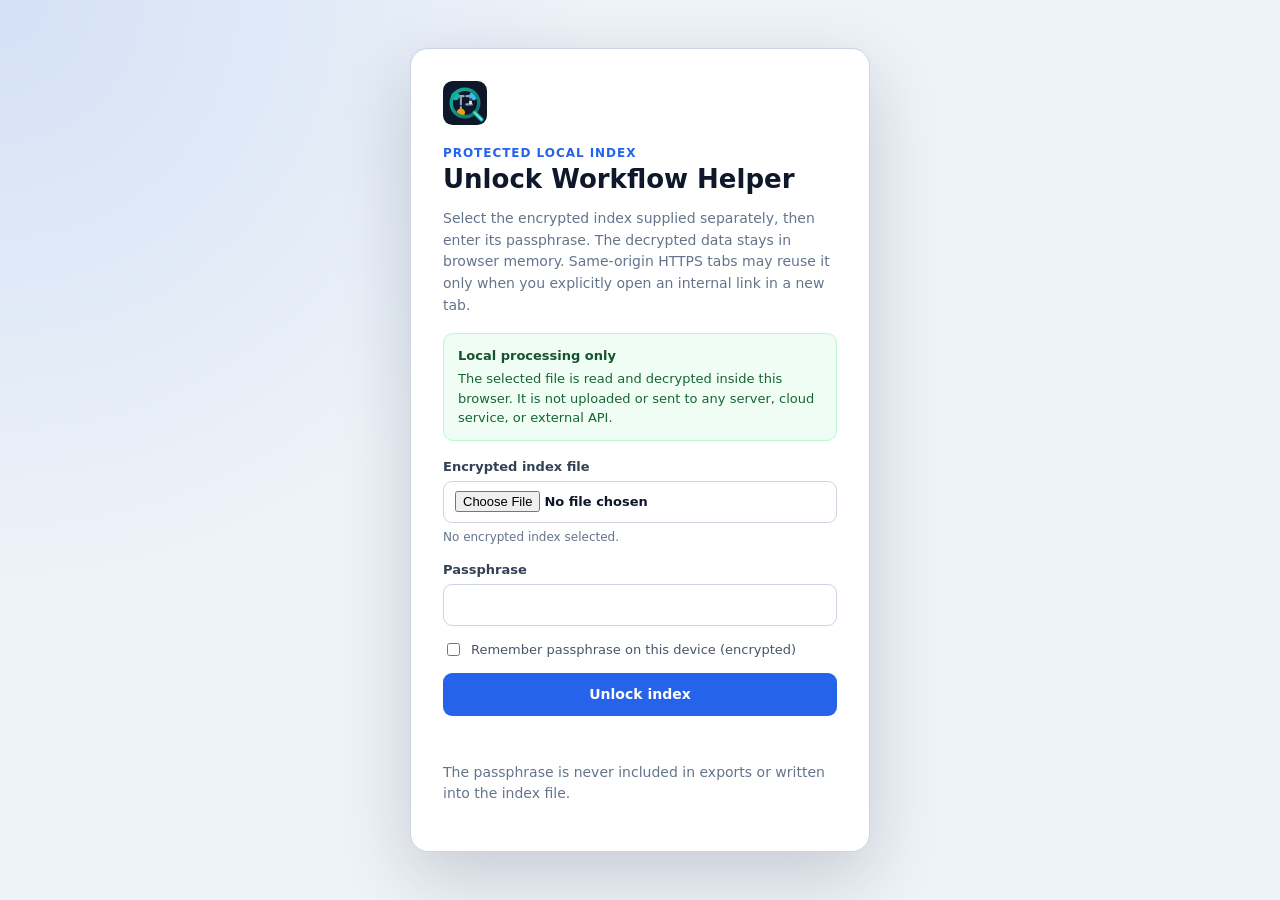
==== commit 1d0fcf6a: "Add files via upload" ====
--- a/index.html
+++ b/index.html
@@ -95,6 +95,9 @@
 <img src="./assets/favicon.svg" alt="" aria-hidden="true" />
 </span>
 <span class="brand-text">Workflow Helper</span>
+<button class="pane-collapse-btn rail-collapse-btn" type="button" data-pane-toggle="rail" title="Minimize Menu" aria-label="Minimize Menu">
+<svg width="14" height="14" viewBox="0 0 24 24" fill="none" stroke="currentColor" stroke-width="2.5" stroke-linecap="round" stroke-linejoin="round"><polyline points="15 18 9 12 15 6"></polyline></svg>
+</button>
 </div>
 <button class="mode-button active" type="button" data-mode="zoral">Zoral</button>
 <button class="mode-button" type="button" data-mode="zbo">ZBO</button>
@@ -108,7 +111,7 @@
 <span>Index Stats</span>
 </span>
 <div class="meta-box-header-actions">
-<span id="metaBoxMiniVer" class="meta-box-badge">v0.8.6</span>
+<span id="metaBoxMiniVer" class="meta-box-badge">v1.1</span>
 <button id="metaBoxToggleBtn" class="meta-box-toggle-btn" type="button" title="Minimize / Expand" aria-label="Toggle minimize">
 <svg width="12" height="12" viewBox="0 0 24 24" fill="none" stroke="currentColor" stroke-width="2.5" stroke-linecap="round" stroke-linejoin="round"><polyline points="6 9 12 15 18 9"></polyline></svg>
 </button>
@@ -118,7 +121,7 @@
 <div id="indexStatus" class="index-status">Loading index...</div>
 <div class="app-version">
 <span>Web version</span>
-<strong>v0.8.6</strong>
+<strong>v1.1</strong>
 </div>
 <div style="display: flex; gap: 8px; margin-top: 8px; width: 100%;">
 <button id="lockIndexButton" class="rebuild-button" type="button" style="flex: 0 0 32px; width: 32px; padding: 0; display: flex; align-items: center; justify-content: center; background: rgba(239, 68, 68, 0.1); color: #ef4444; border-color: rgba(239, 68, 68, 0.3);" title="Lock Session">
@@ -165,11 +168,14 @@
 <span id="resultCount">0</span>
 </div>
 <div class="result-actions">
-<label id="resultTableUsageToggleContainer" class="result-toggle" title="Toggle Table Usage Details">
+<button class="btn-copy-icon pane-collapse-btn result-collapse-btn" type="button" data-pane-toggle="results" title="Minimize Results" aria-label="Minimize Results">
+<svg width="13" height="13" viewBox="0 0 24 24" fill="none" stroke="currentColor" stroke-width="2.5" stroke-linecap="round" stroke-linejoin="round" style="display:block;"><polyline points="15 18 9 12 15 6"></polyline></svg>
+</button>
+<label id="resultTableUsageToggleContainer" class="result-toggle is-active" title="Toggle Table Usage Details">
 <input id="toggleResultTableUsage" type="checkbox" checked />
 <svg width="13" height="13" viewBox="0 0 24 24" fill="none" stroke="currentColor" stroke-width="2.5" stroke-linecap="round" stroke-linejoin="round" style="display:block;"><rect x="3" y="3" width="18" height="18" rx="2" ry="2"></rect><line x1="9" y1="3" x2="9" y2="21"></line><line x1="15" y1="3" x2="15" y2="21"></line><line x1="3" y1="9" x2="21" y2="9"></line><line x1="3" y1="15" x2="21" y2="15"></line></svg>
 </label>
-<label id="resultIndirectToggleContainer" class="result-toggle" title="Toggle Indirect called workflow & routine tables">
+<label id="resultIndirectToggleContainer" class="result-toggle is-active" title="Toggle Indirect called workflow & routine tables">
 <input id="toggleIndirectTableUsage" type="checkbox" checked />
 <svg width="13" height="13" viewBox="0 0 24 24" fill="none" stroke="currentColor" stroke-width="2.5" stroke-linecap="round" stroke-linejoin="round" style="display:block;"><path d="M4 4v5a4 4 0 0 0 4 4h12"></path><polyline points="16 9 20 13 16 17"></polyline></svg>
 </label>
@@ -229,14 +235,15 @@
 </div>
 </div>
 </div>
+<div id="diagramFloatingToolbar" class="diagram-floating-toolbar">
 <div id="diagramSearchOverlay" class="diagram-search-overlay">
 <select id="diagramSearchTarget" class="diagram-search-select" title="Target to search">
-<option value="db" selected>DB</option>
+<option value="all" selected>All</option>
+<option value="db">DB</option>
 <option value="node">Node Name</option>
 <option value="code">Code</option>
 <option value="field">Field</option>
 <option value="live">Live API Value</option>
-<option value="all">All</option>
 </select>
 <div class="diagram-search-input-wrapper">
 <span class="diagram-search-icon">🔍</span>
@@ -249,6 +256,8 @@
 <span id="diagramSearchCounter">0/0</span>
 <button id="diagramSearchNextBtn" type="button" title="Next match">&gt;</button>
 </div>
+</div>
+<div id="diagramFloatingToggles" class="diagram-floating-toggles" role="toolbar" aria-label="Diagram Quick Toggles" style="display:none;"></div>
 </div>
 <div id="diagramCanvas" class="diagram-canvas">
 <div class="empty-state">No item selected</div>
@@ -284,58 +293,66 @@
 <div class="settings-group-title">General Options</div>
 <label class="inline-check">
 <input id="toggleDbBadges" type="checkbox" checked />
-Show Database Badges
+DB Badges
 </label>
 <label class="inline-check">
 <input id="toggleConditionText" type="checkbox" />
-Show Condition Text
+Conditions
 </label>
 <label class="inline-check">
 <input id="toggleEdgeLabels" type="checkbox" checked />
-Show Edge/Event Labels
+Edge Labels
 </label>
 <label class="inline-check">
 <input id="toggleNodeDrag" type="checkbox" />
-Enable Drag Nodes
+Drag Nodes
 </label>
 <div class="settings-group-title" id="liveModeOptionsTitle">Live API Mode Options</div>
 <label id="toggleShowRequestStartLabel" class="inline-check">
 <input id="toggleShowRequestStart" type="checkbox" checked />
-Show Request Start Column
+Request Start
 </label>
 <div class="settings-group-title">Zoral Mode Options</div>
+<label id="toggleParallelNodesZoralLabel" class="inline-check">
+<input id="toggleParallelNodesZoral" type="checkbox" />
+Parallel Nodes
+</label>
+<label id="toggleBreNodesZoralLabel" class="inline-check">
+<input id="toggleBreNodesZoral" type="checkbox" />
+BRE Nodes
+</label>
 <label id="toggleZboCallersZoralLabel" class="inline-check">
 <input id="toggleZboCallersZoral" type="checkbox" />
-Show ZBO Callers
+ZBO Callers
 </label>
 <div class="settings-group-title">Database Mode Options</div>
+<label id="toggleDbTriggersLabel" class="inline-check">
+<input id="toggleDbTriggers" type="checkbox" checked />
+Triggers
+</label>
 <label id="toggleZoralCallersDbLabel" class="inline-check">
 <input id="toggleZoralCallersDb" type="checkbox" />
-Show Zoral Callers
+Zoral Callers
 </label>
 <label id="toggleZboCallersDbLabel" class="inline-check">
 <input id="toggleZboCallersDb" type="checkbox" />
-Show ZBO Callers
-</label>
-<label id="toggleDbTriggersLabel" class="inline-check">
-<input id="toggleDbTriggers" type="checkbox" checked />
-Show Triggers in Diagram
+ZBO Callers
 </label>
 <label id="toggleDbFuncsCallersDbLabel" class="inline-check">
 <input id="toggleDbFuncsCallersDb" type="checkbox" />
-Show Functions/Store Procedures
+Functions/SPs
 </label>
 <label id="toggleEnumTablesLabel" class="inline-check">
 <input id="toggleEnumTables" type="checkbox" />
-Show Enum Tables
+Enum Tables
 </label>
 <label id="toggleDeepHierarchyLabel" class="inline-check">
 <input id="toggleDeepHierarchy" type="checkbox" />
-Show Deep Relationship Tree
+Deep Tree
 </label>
 <label id="toggleDbTaskTablesLabel" class="inline-check">
 <input id="toggleDbTaskTables" type="checkbox" />
-Show Task/Task Document Tables
+Task Tables
 </label>
 </div>
 <div style="display: flex; justify-content: flex-end; margin-top: 16px;">
--- a/assets/app.css
+++ b/assets/app.css
@@ -8,10 +8,17 @@
 --text: #17202a;
 --muted: #657483;
 --accent: #0f766e;
+--accent-light: #f0fdfa;
 --accent-2: #2563eb;
 --danger: #b42318;
 --warning: #b54708;
 --success: #067647;
+--font-mono: ui-monospace, SFMono-Regular, "JetBrains Mono", Menlo, Consolas, monospace;
+--op-select: #0284c7;
+--op-insert: #16a34a;
+--op-update: #d97706;
+--op-delete: #dc2626;
+--op-upsert: #7c3aed;
 --shadow: 0 1px 2px rgba(16, 24, 40, 0.08);
 }
 * {
@@ -53,13 +60,22 @@
 transition: grid-template-columns 0.22s ease;
 }
 .app-shell.rail-hidden {
-grid-template-columns: 0 0 1fr;
-}
-.app-shell.rail-hidden .mode-rail,
-.app-shell.rail-hidden .rail-resizer {
+grid-template-columns: 0 8px 1fr;
+}
+.app-shell.rail-hidden .mode-rail {
 overflow: hidden;
 padding: 0;
 border: 0;
+width: 0;
+min-width: 0;
+visibility: hidden;
+opacity: 0;
+pointer-events: none;
+}
+.app-shell.rail-hidden .rail-resizer {
+cursor: pointer;
+background: #17202a;
+border-right: 1px solid rgba(255, 255, 255, 0.12);
 }
 .mode-rail {
 display: flex;
@@ -71,16 +87,19 @@
 background: #17202a;
 color: #f8fafc;
 overflow: hidden;
+transition: padding 0.22s ease;
 }
 .resizer {
 position: relative;
-z-index: 2;
+z-index: 10;
 background: var(--line);
+transition: background 0.15s ease;
+user-select: none;
 }
 .resizer::after {
 content: "";
 position: absolute;
-inset: 0;
+inset: -2px -4px;
 }
 .rail-resizer,
 .results-resizer,
@@ -91,12 +110,107 @@
 .resizer.dragging {
 background: var(--accent-2);
 }
+/* Collapsed expand indicator tabs on resizers */
+.app-shell.rail-hidden .rail-resizer,
+.content-grid.results-hidden .results-resizer,
+.content-grid.detail-hidden .detail-resizer {
+cursor: pointer;
+}
+.app-shell.rail-hidden .rail-resizer::before,
+.content-grid.results-hidden .results-resizer::before,
+.content-grid.detail-hidden .detail-resizer::before {
+content: "›";
+position: absolute;
+top: 50%;
+left: 50%;
+transform: translate(-50%, -50%);
+display: flex;
+align-items: center;
+justify-content: center;
+width: 14px;
+height: 32px;
+font-size: 13px;
+font-weight: 800;
+line-height: 1;
+border-radius: 4px;
+pointer-events: none;
+transition: all 0.15s ease;
+z-index: 11;
+}
+.app-shell.rail-hidden .rail-resizer::before {
+color: #94a3b8;
+background: #1e293b;
+border: 1px solid #334155;
+box-shadow: 2px 0 6px rgba(0, 0, 0, 0.25);
+}
+.app-shell.rail-hidden .rail-resizer:hover::before {
+color: #ffffff;
+background: var(--accent-2);
+border-color: var(--accent-2);
+}
+.content-grid.results-hidden .results-resizer::before {
+color: #64748b;
+background: #ffffff;
+border: 1px solid var(--line-strong);
+box-shadow: 2px 0 6px rgba(0, 0, 0, 0.08);
+}
+.content-grid.results-hidden .results-resizer:hover::before {
+color: #ffffff;
+background: var(--accent-2);
+border-color: var(--accent-2);
+}
+.content-grid.detail-hidden .detail-resizer::before {
+content: "‹";
+color: #64748b;
+background: #ffffff;
+border: 1px solid var(--line-strong);
+box-shadow: -2px 0 6px rgba(0, 0, 0, 0.08);
+}
+.content-grid.detail-hidden .detail-resizer:hover::before {
+color: #ffffff;
+background: var(--accent-2);
+border-color: var(--accent-2);
+}
 .brand {
 display: flex;
 align-items: center;
 gap: 10px;
 min-height: 44px;
 margin-bottom: 10px;
+}
+.brand-text {
+flex: 1;
+min-width: 0;
+}
+.pane-collapse-btn {
+width: 26px;
+height: 26px;
+border-radius: 6px;
+border: 1px solid rgba(255, 255, 255, 0.15);
+background: rgba(255, 255, 255, 0.05);
+color: #94a3b8;
+display: inline-flex;
+align-items: center;
+justify-content: center;
+cursor: pointer;
+padding: 0;
+flex-shrink: 0;
+transition: all 0.15s ease;
+}
+.pane-collapse-btn:hover {
+background: rgba(255, 255, 255, 0.15);
+color: #ffffff;
+border-color: rgba(255, 255, 255, 0.3);
+}
+.results-top-row .pane-collapse-btn {
+border: 1px solid var(--line-strong);
+background: #ffffff;
+color: #64748b;
+}
+.results-top-row .pane-collapse-btn:hover {
+background: #f1f5f9;
+color: #0f172a;
+border-color: var(--line-strong);
 }
 .brand-mark {
 display: grid;
@@ -397,30 +511,53 @@
 transition: grid-template-columns 0.22s ease;
 }
 .content-grid.results-hidden {
-grid-template-columns: 0 0 minmax(0, 1fr) 6px var(--detail-width, 420px);
+grid-template-columns: 0 8px minmax(0, 1fr) 6px var(--detail-width, 420px);
 }
 .content-grid.diagram-hidden {
 grid-template-columns: var(--results-width, 340px) 6px 0 6px var(--detail-width, 420px);
 }
 .content-grid.detail-hidden {
-grid-template-columns: var(--results-width, 340px) 6px minmax(0, 1fr) 0 0;
+grid-template-columns: var(--results-width, 340px) 6px minmax(0, 1fr) 8px 0;
 }
 .content-grid.results-hidden.detail-hidden {
-grid-template-columns: 0 0 minmax(0, 1fr) 0 0;
+grid-template-columns: 0 8px minmax(0, 1fr) 8px 0;
 }
 .content-grid.results-hidden.diagram-hidden {
-grid-template-columns: 0 0 0 6px var(--detail-width, 420px);
+grid-template-columns: 0 8px 0 6px var(--detail-width, 420px);
 }
 .content-grid.diagram-hidden.detail-hidden {
-grid-template-columns: var(--results-width, 340px) 6px 0 0 0;
-}
-.content-grid.results-hidden .results-pane,
-.content-grid.results-hidden .results-resizer,
-.content-grid.diagram-hidden .diagram-pane,
-.content-grid.detail-hidden .detail-pane,
-.content-grid.detail-hidden .detail-resizer {
+grid-template-columns: var(--results-width, 340px) 6px 0 8px 0;
+}
+.content-grid.results-hidden .results-pane {
 overflow: hidden;
 border: 0;
+width: 0;
+min-width: 0;
+padding: 0;
+visibility: hidden;
+opacity: 0;
+pointer-events: none;
+}
+.content-grid.results-hidden .results-resizer {
+cursor: pointer;
+background: var(--line);
+border-right: 1px solid var(--line-strong);
+}
+.content-grid.diagram-hidden .diagram-pane,
+.content-grid.detail-hidden .detail-pane {
+overflow: hidden;
+border: 0;
+width: 0;
+min-width: 0;
+padding: 0;
+visibility: hidden;
+opacity: 0;
+pointer-events: none;
+}
+.content-grid.detail-hidden .detail-resizer {
+cursor: pointer;
+background: var(--line);
+border-left: 1px solid var(--line-strong);
 }
 .results-pane,
 .diagram-pane,
@@ -465,24 +602,140 @@
 }
 .match-filter {
 display: flex;
+align-items: center;
+gap: 4px;
+flex-wrap: nowrap;
+}
+.match-filter-chip {
+padding: 2px 7px;
+font-size: 11px;
+font-weight: 600;
+min-height: auto;
+height: 22px;
+border-radius: 4px;
+border: 1px solid var(--line);
+background: #ffffff;
+color: #475569;
+cursor: pointer;
+transition: all 0.12s ease;
+white-space: nowrap;
+display: inline-flex;
+align-items: center;
+justify-content: center;
+}
+.match-filter-chip:hover {
+background: #f1f5f9;
+color: #0f172a;
+}
+.match-filter-chip.active {
+background: #0f766e;
+color: #ffffff;
+border-color: #0f766e;
+font-weight: 600;
+}
+.match-filter-chip[data-match-op="select"].active { background: #0284c7; border-color: #0284c7; }
+.match-filter-chip[data-match-op="insert"].active { background: #16a34a; border-color: #16a34a; }
+.match-filter-chip[data-match-op="update"].active { background: #d97706; border-color: #d97706; }
+.match-filter-chip[data-match-op="delete"].active { background: #dc2626; border-color: #dc2626; }
+.match-filter-chip[data-match-op="upsert"].active { background: #7c3aed; border-color: #7c3aed; }
+/* CRUD Map Controls & Standalone Toggle Switch */
+.crud-tabs {
+display: flex;
+align-items: center;
+justify-content: space-between;
+gap: 12px;
+margin-bottom: 16px;
+border-bottom: 1px solid var(--line);
+padding-bottom: 10px;
 flex-wrap: wrap;
+}
+.crud-view-group {
+display: inline-flex;
+align-items: center;
 gap: 4px;
-}
-.match-filter-chip {
+background: var(--surface-2);
+padding: 3px;
+border-radius: 999px;
+border: 1px solid var(--line);
+}
+.crud-view-btn {
 min-height: 24px;
+border: none;
+border-radius: 999px;
+background: transparent;
+color: var(--muted);
+padding: 0 12px;
+font-size: 11px;
+font-weight: 500;
+cursor: pointer;
+transition: all 0.15s ease;
+}
+.crud-view-btn:hover {
+color: var(--text);
+}
+.crud-view-btn.active {
+background: #ffffff;
+color: var(--accent);
+font-weight: 650;
+box-shadow: 0 1px 3px rgba(0, 0, 0, 0.08);
+}
+.crud-toggle-switch-btn {
+display: inline-flex;
+align-items: center;
+gap: 8px;
+min-height: 28px;
+padding: 3px 12px 3px 6px;
+border-radius: 999px;
 border: 1px solid var(--line-strong);
-border-radius: 999px;
 background: #ffffff;
 color: var(--muted);
-padding: 0 8px;
 font-size: 11px;
-line-height: 1;
-}
-.match-filter-chip.active {
+font-weight: 600;
+cursor: pointer;
+transition: all 0.2s cubic-bezier(0.4, 0, 0.2, 1);
+user-select: none;
+}
+.crud-toggle-switch-btn:hover {
 border-color: var(--accent);
-background: #e6f4f1;
+color: var(--text);
+background: #fafafa;
+}
+.crud-toggle-switch-btn.active {
+border-color: rgba(13, 148, 136, 0.4);
+background: rgba(13, 148, 136, 0.08);
 color: var(--accent);
-font-weight: 650;
+}
+.crud-toggle-switch-btn .switch-track {
+position: relative;
+display: inline-block;
+width: 28px;
+height: 16px;
+background: #cbd5e1;
+border-radius: 999px;
+transition: background-color 0.2s ease;
+flex-shrink: 0;
+}
+.crud-toggle-switch-btn.active .switch-track {
+background: var(--accent, #0d9488);
+}
+.crud-toggle-switch-btn .switch-knob {
+position: absolute;
+top: 2px;
+left: 2px;
+width: 12px;
+height: 12px;
+background: #ffffff;
+border-radius: 50%;
+box-shadow: 0 1px 2px rgba(0, 0, 0, 0.25);
+transition: transform 0.2s cubic-bezier(0.4, 0, 0.2, 1);
+}
+.crud-toggle-switch-btn.active .switch-knob {
+transform: translateX(12px);
+}
+.crud-toggle-switch-btn .switch-label {
+display: inline-flex;
+align-items: center;
+gap: 4px;
 }
 .diagram-header p {
 margin: 5px 0 0;
@@ -491,14 +744,17 @@
 }
 #resultCount {
 display: inline-flex;
-min-width: 34px;
-height: 24px;
 align-items: center;
 justify-content: center;
+font-size: 11px;
+font-weight: 700;
+padding: 1px 7px;
+min-width: auto;
+height: auto;
 border-radius: 999px;
-background: var(--surface-2);
-color: var(--muted);
-font-size: 12px;
+background: #e2e8f0;
+color: #334155;
+font-family: var(--font-mono, ui-monospace, SFMono-Regular, "JetBrains Mono", Menlo, Consolas, monospace);
 }
 .results-list {
 min-height: 0;
@@ -506,52 +762,179 @@
 overflow-x: hidden;
 overflow-y: auto;
 padding: 8px;
+background: #f8fafc;
 }
 .result-actions {
-display: inline-flex;
-align-items: center;
-gap: 8px;
-min-width: 0;
+display: flex;
+align-items: center;
+gap: 4px;
+flex-shrink: 0;
 }
 .result-toggle {
 display: inline-flex;
 align-items: center;
-gap: 5px;
-height: 28px;
-border: 1px solid var(--line-strong);
-border-radius: 7px;
+justify-content: center;
+width: 26px;
+height: 26px;
+border-radius: 5px;
+border: 1px solid var(--line);
 background: #ffffff;
-color: var(--muted);
-padding: 0 8px;
-font-size: 11px;
-font-weight: 600;
-white-space: nowrap;
-}
+cursor: pointer;
+color: #475569;
+position: relative;
+padding: 0;
+transition: all 0.12s ease;
+}
+.result-toggle:hover {
+background: #f1f5f9;
+color: #0f172a;
+border-color: #94a3b8;
+}
+.result-toggle input[type="checkbox"],
 .result-toggle input {
-width: 13px;
-height: 13px;
+position: absolute;
+opacity: 0;
+width: 0;
+height: 0;
 margin: 0;
-accent-color: var(--accent);
-}
+pointer-events: none;
+}
+.result-toggle:has(input:checked),
+.result-toggle.is-active {
+background: #f0fdfa;
+color: #0f766e;
+border-color: #0f766e;
+box-shadow: 0 0 0 1px #0f766e;
+}
+/* ========================================================
+OPTION 2: COMPACT IDE CARD (Standard across all modes)
+======================================================== */
+.compact-card,
 .result-item {
 display: block;
 width: 100%;
 min-width: 0;
-margin-bottom: 8px;
-border: 1px solid var(--line-strong);
-border-radius: 8px;
-background: var(--surface-2);
-padding: 10px;
+margin-bottom: 5px;
+border: 1px solid #e2e8f0;
+border-radius: 5px;
+background: #ffffff;
+padding: 0;
 text-align: left;
-box-shadow: var(--shadow);
-}
+box-shadow: 0 1px 2px rgba(0, 0, 0, 0.02);
+transition: border-color 0.1s ease, box-shadow 0.1s ease;
+contain: content;
+cursor: pointer;
+overflow: hidden;
+font-family: inherit;
+font-size: inherit;
+line-height: inherit;
+color: inherit;
+box-sizing: border-box;
+}
+.compact-card:hover,
 .result-item:hover {
-background: #e4ebf1;
-}
+border-color: #94a3b8;
+box-shadow: 0 2px 6px rgba(15, 23, 42, 0.05);
+}
+.compact-card.active,
 .result-item.active {
-border-color: var(--accent);
-background: #e3f6f0;
-}
+border-color: #0f766e;
+border-left: 3.5px solid #0f766e;
+box-shadow: 0 2px 6px rgba(15, 118, 110, 0.08);
+}
+/* Card Head (Single Compact Bar) */
+.compact-head {
+display: flex;
+align-items: center;
+justify-content: space-between;
+padding: 7px 9px;
+gap: 8px;
+background: #ffffff;
+width: 100%;
+box-sizing: border-box;
+}
+.compact-card.active .compact-head,
+.result-item.active .compact-head {
+background: linear-gradient(90deg, #f0fdfa 0%, #ffffff 50%);
+}
+.compact-left {
+display: flex;
+align-items: center;
+gap: 6px;
+min-width: 0;
+overflow: hidden;
+}
+.tree-connector {
+display: inline-block;
+white-space: pre;
+flex-shrink: 0;
+color: #94a3b8;
+font-family: var(--font-mono, ui-monospace, SFMono-Regular, "JetBrains Mono", Menlo, Consolas, monospace);
+font-weight: 700;
+font-size: 11px;
+line-height: 1;
+}
+.compact-icon {
+width: 14px;
+height: 14px;
+flex-shrink: 0;
+color: #64748b;
+}
+.compact-card.active .compact-icon,
+.result-item.active .compact-icon {
+color: #0f766e;
+}
+.compact-name,
+.result-title,
+.result-title-text {
+font-family: var(--font-mono, ui-monospace, SFMono-Regular, "JetBrains Mono", Menlo, Consolas, monospace);
+font-size: 11.5px;
+font-weight: 650;
+color: #0f172a;
+overflow: hidden;
+text-overflow: ellipsis;
+white-space: nowrap;
+line-height: 1.35;
+}
+.compact-card.active .compact-name,
+.result-item.active .compact-name,
+.compact-card.active .result-title,
+.result-item.active .result-title,
+.compact-card.active .result-title-text,
+.result-item.active .result-title-text {
+color: #0f766e;
+font-weight: 750;
+}
+.compact-right,
+.result-meta {
+display: flex;
+align-items: center;
+gap: 4px;
+flex-shrink: 0;
+margin: 0;
+padding: 0;
+}
+/* Micro badges */
+.mbadge,
+.badge {
+display: inline-flex;
+align-items: center;
+font-size: 9.5px;
+font-weight: 600;
+padding: 1px 4.5px;
+border-radius: 3px;
+line-height: 1.3;
+white-space: nowrap;
+background: #f1f5f9;
+color: #64748b;
+border: 1px solid #e2e8f0;
+}
+.mbadge.dim { background: #f1f5f9; color: #64748b; border: 1px solid #e2e8f0; }
+.mbadge.pk, .badge.pk, .badge.success { background: #ecfdf5; color: #047857; border: 1px solid #a7f3d0; }
+.mbadge.fk, .badge.fk, .badge.accent { background: #eff6ff; color: #1d4ed8; border: 1px solid #bfdbfe; }
+.mbadge.trg, .badge.trg, .badge.warning { background: #fffbeb; color: #b45309; border: 1px solid #fde68a; }
+.mbadge.child, .badge.child { background: #f0fdf4; color: #0284c7; border: 1px solid #bae6fd; }
+.mbadge.view, .badge.view { background: #dbeafe; color: #1e40af; border: 1px solid #bfdbfe; font-weight: 750; }
 .result-limit {
 margin: 8px 6px 12px;
 color: var(--muted);
@@ -571,124 +954,143 @@
 .result-empty strong {
 color: var(--text);
 }
-.result-title {
-display: flex;
-align-items: center;
-justify-content: space-between;
-gap: 8px;
-min-width: 0;
-color: var(--text);
-font-weight: 650;
-}
-.result-title span {
-min-width: 0;
-overflow-wrap: anywhere;
-}
-.result-meta {
-display: flex;
-flex-wrap: wrap;
-gap: 6px;
-margin-top: 7px;
-}
-.badge {
-display: inline-flex;
-min-height: 20px;
-align-items: center;
-border-radius: 999px;
-background: var(--surface-2);
-color: var(--muted);
-padding: 2px 7px;
-font-size: 12px;
-}
 .db-binding {
 margin: 2px 0;
 line-height: 1.5;
 white-space: nowrap;
 }
-.badge.accent {
-background: #e6f4f1;
-color: var(--accent);
-}
-.badge.warning {
-background: #fff4e5;
-color: var(--warning);
-}
-.badge.success {
-background: #e7f8ef;
-color: var(--success);
-}
+/* Table Usage Inspection Box (When toggled on) */
+.compact-usage-box,
 .result-db-ops {
-margin-top: 7px;
-padding-top: 7px;
-border-top: 1px dashed var(--line-strong);
-}
+padding: 5px 9px 7px 9px;
+background: #f8fafc;
+border-top: 1px solid #f1f5f9;
+width: 100%;
+margin: 0;
+box-sizing: border-box;
+}
+.compact-card.active .compact-usage-box,
+.result-item.active .result-db-ops {
+background: #fcfefe;
+border-top-color: #ccfbf1;
+}
+.usage-header-lbl,
 .result-db-caption {
-display: block;
-margin-bottom: 5px;
-color: var(--muted);
-font-size: 11px;
-font-weight: 700;
+display: flex;
+align-items: center;
+justify-content: space-between;
+margin-bottom: 3px;
+color: #94a3b8;
+font-size: 9px;
+font-weight: 750;
 text-transform: uppercase;
-letter-spacing: 0.04em;
-}
+letter-spacing: 0.05em;
+}
+.usage-row,
 .result-db-row {
 display: flex;
-flex-wrap: wrap;
-align-items: center;
-gap: 5px;
-}
-.result-db-row + .result-db-row {
-margin-top: 4px;
-}
+align-items: center;
+justify-content: space-between;
+gap: 4px;
+padding: 2px 0;
+font-size: 10.5px;
+line-height: 1.4;
+}
+.usage-row:not(:last-child),
+.result-db-row:not(:last-child) {
+border-bottom: 1px dashed #e2e8f0;
+}
+.usage-row .db-op:first-of-type,
+.result-db-row .db-op:first-of-type,
+.usage-row .op-pill:first-of-type {
+margin-left: auto;
+}
+.usage-tbl-name,
 .db-op-table {
 min-width: 0;
-overflow-wrap: anywhere;
-font-size: 11px;
-font-weight: 700;
-color: var(--text);
+overflow: hidden;
+text-overflow: ellipsis;
+white-space: nowrap;
+font-family: var(--font-mono, ui-monospace, SFMono-Regular, "JetBrains Mono", Menlo, Consolas, monospace);
+font-size: 10.5px;
+font-weight: 600;
+color: #1e293b;
+display: flex;
+align-items: center;
+gap: 4px;
 }
 .db-op-table-jump {
 cursor: zoom-in;
 text-decoration: underline;
 text-decoration-color: transparent;
 text-decoration-style: dotted;
-text-underline-offset: 3px;
+text-underline-offset: 2px;
 }
 .db-op-table-jump:hover {
-color: var(--accent);
+color: var(--accent, #0f766e);
 text-decoration-color: currentColor;
 }
+.usage-ops {
+display: flex;
+align-items: center;
+gap: 3px;
+flex-shrink: 0;
+}
+.op-pill,
 .db-op {
 display: inline-flex;
 align-items: center;
-height: 18px;
-border-radius: 999px;
-padding: 0 7px;
-font-size: 11px;
+height: auto;
+line-height: 1.3;
+border-radius: 2.5px;
+padding: 0.5px 3.5px;
+font-size: 8.5px;
+font-weight: 700;
+letter-spacing: 0.02em;
+text-transform: uppercase;
+}
+.via-indicator,
+.db-op-via-icon {
+display: inline-flex;
+align-items: center;
+justify-content: center;
+font-size: 9.5px;
 font-weight: 600;
-}
-.db-op-via-icon {
-display: inline-flex;
-align-items: center;
-justify-content: center;
-width: 18px;
-height: 18px;
-border-radius: 999px;
+padding: 0 3px;
+border-radius: 2px;
+background: #e0f2fe;
+color: #0284c7;
+line-height: 1.2;
+}
+.via-indicator.subprocess {
+background: #e0f2fe;
+color: #0284c7;
+}
+.db-op-via-icon.via-parallel {
+background: #ffedd5;
+color: #c2410c;
+}
+.via-indicator.parallel {
+background: #ede9fe;
+color: #7c3aed;
+}
+.db-op-via-icon.via-bre {
+background: #fce7f3;
+color: #db2777;
+}
+.via-indicator.bre {
+background: #fef3c7;
+color: #d97706;
+}
+.db-op-via {
+display: inline-flex;
+align-items: center;
+min-height: 16px;
+border-radius: 3px;
+padding: 0 5px;
 background: #eef2ff;
 color: #4f46e5;
-font-size: 12px;
-font-weight: 700;
-line-height: 1;
-}
-.db-op-via {
-display: inline-flex;
-align-items: center;
-min-height: 18px;
-border-radius: 999px;
-padding: 0 7px;
-background: #eef2ff;
-color: #4f46e5;
-font-size: 10px;
+font-size: 9.5px;
 font-weight: 700;
 }
 .zbo-trace-summary {
@@ -698,29 +1100,17 @@
 line-height: 1.35;
 overflow-wrap: anywhere;
 }
-.db-op.op-select {
-background: #eaf1ff;
-color: #2547c2;
-}
-.db-op.op-insert {
-background: #e7f8ef;
-color: var(--success);
-}
-.db-op.op-update {
-background: #fff4e5;
-color: var(--warning);
-}
-.db-op.op-delete {
-background: #fdecea;
-color: var(--danger);
-}
-.db-op.op-upsert {
-background: #e6f4f1;
-color: var(--accent);
-}
-.db-op.op-mutation {
-background: var(--surface-2);
-color: var(--muted);
+.op-pill.select, .db-op.op-select { background: #e0f2fe; color: #0369a1; }
+.op-pill.insert, .db-op.op-insert { background: #dcfce7; color: #15803d; }
+.op-pill.update, .db-op.op-update { background: #fef3c7; color: #b45309; }
+.op-pill.delete, .db-op.op-delete { background: #fee2e2; color: #b91c1c; }
+.op-pill.upsert, .db-op.op-upsert { background: #f3e8ff; color: #7e22ce; }
+.op-pill.call, .db-op.op-call { background: #f1f5f9; color: #475569; }
+.db-op.op-mutation { background: var(--surface-2); color: var(--muted); }
+.badge.child {
+background: rgba(14, 165, 233, 0.12);
+color: #0ea5e9;
+font-weight: 600;
 }
 .diagram-actions {
 display: inline-flex;
@@ -776,12 +1166,24 @@
 .diagram-pane {
 position: relative;
 }
-/* Floating Diagram Search Controls Overlay */
-.diagram-search-overlay {
+/* Floating Diagram Toolbar (Search + Quick Toggles) */
+.diagram-floating-toolbar {
 position: absolute;
 top: 82px;
 left: 14px;
 z-index: 40;
+display: flex;
+align-items: center;
+gap: 8px;
+flex-wrap: wrap;
+max-width: calc(100% - 28px);
+pointer-events: none;
+}
+.diagram-floating-toolbar > * {
+pointer-events: auto;
+}
+/* Floating Diagram Search Controls Overlay */
+.diagram-search-overlay {
 display: flex;
 align-items: center;
 gap: 6px;
@@ -793,6 +1195,61 @@
 font-family: inherit;
 font-size: 12px;
 user-select: none;
+}
+/* Floating Diagram Toggles Bar */
+.diagram-floating-toggles {
+display: flex;
+align-items: center;
+gap: 5px;
+flex-wrap: wrap;
+background: rgba(255, 255, 255, 0.96);
+backdrop-filter: blur(8px);
+border: 1px solid var(--line-strong, #cbd5e1);
+border-radius: 8px;
+padding: 5px 7px;
+box-shadow: 0 4px 14px rgba(15, 23, 42, 0.12);
+}
+.diagram-floating-toggles:empty {
+display: none !important;
+}
+.diagram-toggle-chip {
+display: inline-flex;
+align-items: center;
+gap: 4px;
+height: 24px;
+padding: 0 9px;
+border-radius: 999px;
+border: 1px solid var(--line, #e2e8f0);
+background: var(--surface-2, #f8fafc);
+color: var(--muted, #64748b);
+font-size: 11px;
+font-weight: 600;
+cursor: pointer;
+transition: all 0.15s ease;
+user-select: none;
+white-space: nowrap;
+}
+.diagram-toggle-chip:hover {
+border-color: #94a3b8;
+color: #1e293b;
+background: #ffffff;
+}
+.diagram-toggle-chip.active {
+border-color: var(--accent, #0d9488);
+background: #e6f4f1;
+color: var(--accent, #0d9488);
+font-weight: 650;
+box-shadow: 0 1px 2px rgba(0, 0, 0, 0.05);
+}
+.diagram-toggle-chip[data-toggle="showBreNodesZoral"].active {
+border-color: #ec4899;
+background: #fdf2f8;
+color: #be185d;
+}
+.diagram-toggle-chip[data-toggle="showParallelNodesZoral"].active {
+border-color: #f59e0b;
+background: #fef3c7;
+color: #b45309;
 }
 .diagram-search-select {
 border: 1px solid #cbd5e1;
@@ -1017,7 +1474,7 @@
 border-radius: 0;
 background: #0f172a;
 color: #e6edf5;
-padding: 22px 26px;
+padding: 80px 26px 22px;
 white-space: pre;
 word-break: normal;
 font-family: "Cascadia Mono", Consolas, monospace;
@@ -1061,6 +1518,28 @@
 border: 1px solid var(--line-strong);
 border-radius: 8px;
 padding: 0 10px;
+}
+.enum-export-btn {
+display: inline-flex;
+align-items: center;
+gap: 5px;
+min-height: 32px;
+padding: 0 12px;
+border: 1px solid #10b981;
+border-radius: 8px;
+background: #ecfdf5;
+color: #047857;
+font-size: 11.5px;
+font-weight: 650;
+cursor: pointer;
+white-space: nowrap;
+transition: all 0.15s ease;
+}
+.enum-export-btn:hover {
+background: #10b981;
+color: #ffffff;
+border-color: #059669;
+box-shadow: 0 2px 6px rgba(16, 185, 129, 0.25);
 }
 .enum-pagination {
 display: inline-flex;
@@ -1825,6 +2304,14 @@
 background: #eef2ff;
 color: #4f46e5;
 }
+.op-usage-badge.parallel {
+background: #ffedd5;
+color: #c2410c;
+}
+.op-usage-badge.bre {
+background: #fce7f3;
+color: #be185d;
+}
 .operation-via {
 display: flex;
 flex-wrap: wrap;
@@ -1864,36 +2351,40 @@
 white-space: nowrap;
 }
 .db-submode-container {
-display: inline-flex;
+display: flex;
+align-items: center;
 gap: 4px;
-background: var(--surface-2);
-padding: 3px;
-border-radius: 8px;
-border: 1px solid var(--line-strong);
-height: 38px;
-align-items: center;
+height: auto;
+background: transparent;
+padding: 0;
+border: 0;
 }
 .db-submode-btn {
-border: 0;
-background: transparent;
-color: var(--muted);
+padding: 3px 8px;
 font-size: 11px;
 font-weight: 600;
-padding: 0 8px;
-border-radius: 6px;
-min-width: 48px;
-height: 32px;
+border-radius: 4px;
+border: 1px solid var(--line);
+background: #ffffff;
+color: #475569;
+cursor: pointer;
+transition: all 0.12s ease;
+white-space: nowrap;
+height: 22px;
+min-width: auto;
 display: inline-flex;
 align-items: center;
 justify-content: center;
 }
 .db-submode-btn.active {
-background: #ffffff;
-color: var(--text);
-box-shadow: var(--shadow);
+background: #0f172a;
+color: #ffffff;
+border-color: #0f172a;
+box-shadow: none;
 }
 .db-submode-btn:hover:not(.active) {
-background: rgba(0, 0, 0, 0.04);
+background: #f1f5f9;
+color: #0f172a;
 }
 .db-er-card {
 transition: border-color 0.15s ease, background-color 0.15s ease;
@@ -1959,6 +2450,82 @@
 .zbo-caller-node text {
 fill: var(--text);
 font-weight: bold;
+}
+/* Parallel Child Workflow Nodes in Zoral */
+.parallel-child-node {
+cursor: pointer;
+}
+.parallel-child-node rect.node-shape {
+fill: #fffdf5;
+stroke: #d97706;
+stroke-width: 1.8px;
+stroke-dasharray: 5 2.5;
+filter: drop-shadow(0 2px 5px rgba(217, 119, 6, 0.15));
+transition: stroke 0.15s ease, stroke-width 0.15s ease, filter 0.15s ease;
+}
+.parallel-child-node:hover rect.node-shape {
+stroke: #b45309;
+stroke-width: 2.2px;
+filter: drop-shadow(0 4px 8px rgba(217, 119, 6, 0.28));
+}
+.parallel-child-node.active rect.node-shape {
+stroke: #b45309;
+stroke-width: 2.5px;
+stroke-dasharray: none;
+fill: #fef3c7;
+filter: drop-shadow(0 4px 10px rgba(180, 83, 9, 0.35));
+}
+.parallel-child-node text.node-label {
+fill: #78350f;
+font-size: 11px;
+font-weight: 600;
+}
+.edge-parallel {
+stroke: #d97706 !important;
+stroke-dasharray: 4 3;
+stroke-width: 1.6px !important;
+}
+.edge-parallel:hover {
+stroke: #b45309 !important;
+stroke-width: 2.2px !important;
+}
+/* BRE Sub-workflow Nodes in Zoral */
+.bre-child-node {
+cursor: pointer;
+}
+.bre-child-node rect.node-shape {
+fill: #fff5f7;
+stroke: #f472b6;
+stroke-width: 1.8px;
+stroke-dasharray: 5 2.5;
+filter: drop-shadow(0 2px 5px rgba(236, 72, 153, 0.16));
+transition: stroke 0.15s ease, stroke-width 0.15s ease, filter 0.15s ease;
+}
+.bre-child-node:hover rect.node-shape {
+stroke: #db2777;
+stroke-width: 2.2px;
+filter: drop-shadow(0 4px 8px rgba(219, 39, 119, 0.28));
+}
+.bre-child-node.active rect.node-shape {
+stroke: #be185d;
+stroke-width: 2.5px;
+stroke-dasharray: none;
+fill: #fce7f3;
+filter: drop-shadow(0 4px 10px rgba(190, 24, 93, 0.35));
+}
+.bre-child-node text.node-label {
+fill: #9d174d;
+font-size: 11px;
+font-weight: 600;
+}
+.edge-bre {
+stroke: #ec4899 !important;
+stroke-dasharray: 4 3;
+stroke-width: 1.6px !important;
+}
+.edge-bre:hover {
+stroke: #be185d !important;
+stroke-width: 2.2px !important;
 }
 /* Glassmorphic Settings Modal */
 .modal-overlay {
@@ -2111,7 +2678,7 @@
 --gate-bg: #eef3f8;
 }
 body.index-locked {
-overflow: hidden;
+overflow-y: auto;
 }
 body.index-locked > :not(.index-gate):not(script) {
 visibility: hidden;
@@ -2120,9 +2687,14 @@
 position: fixed;
 inset: 0;
 z-index: 10000;
-display: grid;
-place-items: center;
-padding: 24px;
+display: flex;
+justify-content: center;
+align-items: center;
+padding: 24px 16px;
+box-sizing: border-box;
+overflow-y: auto;
+overflow-x: hidden;
+-webkit-overflow-scrolling: touch;
 background:
 radial-gradient(circle at top left, rgba(37, 99, 235, 0.13), transparent 38%),
 var(--gate-bg);
@@ -2131,7 +2703,10 @@
 display: none;
 }
 .index-gate-card {
+margin: auto;
 width: min(460px, 100%);
+max-width: 100%;
+box-sizing: border-box;
 padding: 32px;
 border: 1px solid #cbd5e1;
 border-radius: 18px;
@@ -2232,7 +2807,6 @@
 .index-gate-status.success {
 color: #15803d;
 }
-}
 @keyframes match-code-pulse {
 0%, 100% { filter: drop-shadow(0 0 6px rgba(255, 143, 0, 0.85)) !important; }
 50% { filter: drop-shadow(0 0 14px rgba(255, 143, 0, 1)) !important; }
@@ -2278,135 +2852,6 @@
 cursor: default;
 opacity: 0.75;
 text-decoration: none;
-}
-:root {
---gate-bg: #eef3f8;
-}
-body.index-locked {
-overflow: hidden;
-}
-body.index-locked > :not(.index-gate):not(script) {
-visibility: hidden;
-}
-.index-gate {
-position: fixed;
-inset: 0;
-z-index: 10000;
-display: grid;
-place-items: center;
-padding: 24px;
-background:
-radial-gradient(circle at top left, rgba(37, 99, 235, 0.13), transparent 38%),
-var(--gate-bg);
-}
-.index-gate[hidden] {
-display: none;
-}
-.index-gate-card {
-width: min(460px, 100%);
-padding: 32px;
-border: 1px solid #cbd5e1;
-border-radius: 18px;
-background: #fff;
-box-shadow: 0 24px 70px rgba(15, 23, 42, 0.18);
-}
-.index-gate-mark {
-width: 44px;
-height: 44px;
-}
-.index-gate-kicker {
-margin: 18px 0 4px;
-color: #2563eb;
-font-size: 12px;
-font-weight: 800;
-letter-spacing: 0.08em;
-text-transform: uppercase;
-}
-.index-gate h1 {
-margin: 0;
-color: #0f172a;
-font-size: 26px;
-}
-.index-gate-copy,
-.index-gate-note {
-color: #64748b;
-line-height: 1.55;
-}
-.index-gate-privacy {
-display: grid;
-gap: 4px;
-margin-top: 16px;
-padding: 12px 14px;
-border: 1px solid #bbf7d0;
-border-radius: 10px;
-background: #f0fdf4;
-color: #166534;
-font-size: 13px;
-line-height: 1.5;
-}
-.index-gate-privacy strong {
-color: #14532d;
-}
-.index-gate-field {
-display: grid;
-gap: 7px;
-margin-top: 18px;
-color: #334155;
-font-size: 13px;
-font-weight: 700;
-}
-.index-gate-field input {
-width: 100%;
-min-height: 42px;
-padding: 9px 11px;
-border: 1px solid #cbd5e1;
-border-radius: 9px;
-background: #fff;
-color: #0f172a;
-}
-.index-file-name {
-margin-top: 7px;
-color: #64748b;
-font-size: 12px;
-overflow-wrap: anywhere;
-}
-.index-gate-remember {
-display: flex;
-align-items: center;
-gap: 8px;
-margin: 14px 0;
-color: #475569;
-font-size: 13px;
-}
-.index-unlock {
-width: 100%;
-min-height: 43px;
-border: 0;
-border-radius: 9px;
-background: #2563eb;
-color: #fff;
-font-weight: 800;
-cursor: pointer;
-}
-.index-unlock:disabled {
-cursor: wait;
-opacity: 0.65;
-}
-.index-gate-status {
-min-height: 20px;
-margin-top: 12px;
-color: #475569;
-font-size: 13px;
-}
-.index-gate-status.error {
-color: #b91c1c;
-}
-.index-gate-status.success {
-color: #15803d;
-}
-.index-gate-note {
-margin: 12px 0 0;
-font-size: 11px;
 }
 /* Small spinner inside buttons */
 .spinner-small {
@@ -2448,20 +2893,24 @@
 pointer-events: none;
 font-family: monospace;
 }
-/* Custom results header layout (2-row stack) */
-.results-pane .pane-header {
+/* Custom results header layout (2-row stack matching mockup) */
+.results-pane .pane-header,
+.results-header-custom {
 display: flex;
 flex-direction: column;
 align-items: stretch;
-gap: 10px;
+gap: 8px;
 min-height: auto;
-padding: 12px 16px;
+padding: 10px 12px 8px 12px;
+background: #f8fafc;
 border-bottom: 1px solid var(--line);
+user-select: none;
 }
 .results-top-row {
 display: flex;
 justify-content: space-between;
 align-items: center;
+gap: 8px;
 width: 100%;
 }
 .results-title-group {
@@ -2470,42 +2919,86 @@
 gap: 8px;
 min-width: 0;
 }
-.results-title-group h1 {
+.results-title-group h1,
+#resultsTitle {
 margin: 0;
-font-size: 16px;
-font-weight: 700;
-color: var(--text-main);
+font-size: 13.5px;
+font-weight: 750;
+color: #0f172a;
 white-space: nowrap;
 overflow: hidden;
 text-overflow: ellipsis;
 }
 .results-bottom-row {
+display: flex;
+align-items: center;
+gap: 6px;
+overflow-x: auto;
+padding-bottom: 2px;
 width: 100%;
 }
-/* Compact icon toggles and buttons */
+.results-bottom-row::-webkit-scrollbar {
+height: 3px;
+}
+.results-bottom-row::-webkit-scrollbar-thumb {
+background: #cbd5e1;
+border-radius: 2px;
+}
 .results-pane .result-toggle {
-padding: 0 6px;
-gap: 4px;
+display: inline-flex;
+align-items: center;
+justify-content: center;
+width: 26px;
+height: 26px;
+border-radius: 5px;
+border: 1px solid var(--line);
+background: #ffffff;
+cursor: pointer;
+color: #475569;
+position: relative;
+padding: 0;
+transition: all 0.12s ease;
+}
+.results-pane .result-toggle:hover {
+background: #f1f5f9;
+color: #0f172a;
+border-color: #94a3b8;
+}
+.results-pane .result-toggle input[type="checkbox"],
+.results-pane .result-toggle input {
+position: absolute;
+opacity: 0;
+width: 0;
+height: 0;
+margin: 0;
+pointer-events: none;
+}
+.results-pane .result-toggle:has(input:checked),
+.results-pane .result-toggle.is-active {
+background: #f0fdfa;
+color: #0f766e;
+border-color: #0f766e;
+box-shadow: 0 0 0 1px #0f766e;
 }
 .btn-copy-icon {
 display: inline-flex;
 align-items: center;
 justify-content: center;
-width: 28px;
-height: 28px;
-border: 1px solid var(--line-strong);
-border-radius: 7px;
+width: 26px;
+height: 26px;
+border: 1px solid var(--line);
+border-radius: 5px;
 background: #ffffff;
-color: var(--muted);
+color: #475569;
 cursor: pointer;
 padding: 0;
-transition: all 0.15s ease;
+transition: all 0.12s ease;
 flex-shrink: 0;
 }
 .btn-copy-icon:hover {
-background: #f8fafc;
-border-color: #cbd5e1;
-color: var(--text-main);
+background: #f1f5f9;
+border-color: #94a3b8;
+color: #0f172a;
 }
 /* ==========================================================================
 ADW Mode & Component Styles
@@ -2905,6 +3398,110 @@
 .op-alter { background: #dbeafe; color: #1d4ed8; }
 .op-drop { background: #fee2e2; color: #b91c1c; }
 .op-rel { background: #e0e7ff; color: #4338ca; }
+/* Timeline Filter Chips & Diff Code Block */
+.timeline-filter-group {
+display: flex;
+align-items: center;
+gap: 6px;
+margin: 8px 0 12px 0;
+flex-wrap: wrap;
+}
+.timeline-filter-chip {
+display: inline-flex;
+align-items: center;
+gap: 6px;
+min-height: 26px;
+border: 1px solid var(--line-strong);
+border-radius: 999px;
+background: #ffffff;
+color: var(--muted);
+padding: 0 10px;
+font-size: 11px;
+line-height: 1;
+cursor: pointer;
+font-family: inherit;
+font-weight: 500;
+transition: all 0.15s ease;
+user-select: none;
+}
+.timeline-filter-chip:hover {
+border-color: var(--accent);
+color: var(--text);
+}
+.timeline-filter-chip.active {
+border-color: var(--accent);
+background: #e6f4f1;
+color: var(--accent);
+font-weight: 650;
+box-shadow: 0 1px 2px rgba(0, 0, 0, 0.05);
+}
+.timeline-filter-chip .toggle-dot {
+width: 6px;
+height: 6px;
+border-radius: 50%;
+background: #94a3b8;
+display: inline-block;
+transition: background 0.15s ease;
+}
+.timeline-filter-chip.active .toggle-dot {
+background: var(--accent);
+}
+.timeline-diff-block {
+margin-top: 6px;
+border-radius: 6px;
+overflow: hidden;
+border: 1px solid rgba(255, 255, 255, 0.12);
+background: #0f172a;
+}
+.timeline-diff-header {
+display: flex;
+justify-content: space-between;
+align-items: center;
+padding: 4px 10px;
+background: rgba(30, 41, 59, 0.85);
+border-bottom: 1px solid rgba(255, 255, 255, 0.08);
+}
+.timeline-diff-title {
+font-size: 10px;
+color: #94a3b8;
+font-family: monospace;
+font-weight: 600;
+}
+.timeline-copy-diff-btn {
+display: inline-flex;
+align-items: center;
+gap: 4px;
+padding: 2px 8px;
+font-size: 10px;
+font-weight: 600;
+border-radius: 4px;
+border: 1px solid rgba(255, 255, 255, 0.2);
+background: rgba(15, 23, 42, 0.8);
+color: #93c5fd;
+cursor: pointer;
+transition: all 0.15s ease;
+}
+.timeline-copy-diff-btn:hover {
+background: rgba(30, 41, 59, 0.95);
+color: #bfdbfe;
+border-color: rgba(255, 255, 255, 0.35);
+}
+.timeline-copy-diff-btn.copied {
+color: #10b981;
+border-color: #10b981;
+}
+.timeline-diff-code {
+margin: 0;
+max-height: 220px;
+overflow: auto;
+font-size: 10px;
+padding: 8px;
+background: #0f172a;
+color: #cbd5e1;
+border: none;
+font-family: monospace;
+line-height: 1.4;
+}
 /* 5. Health & Performance Audit Card */
 .audit-card {
 background: rgba(245, 158, 11, 0.05);
@@ -2927,6 +3524,52 @@
 font-size: 12px;
 font-weight: 750;
 }
+details.audit-card summary {
+list-style: none;
+cursor: pointer;
+user-select: none;
+outline: none;
+}
+details.audit-card summary::-webkit-details-marker {
+display: none;
+}
+details.audit-card summary:focus-visible {
+outline: 2px solid #d97706;
+outline-offset: 2px;
+border-radius: 4px;
+}
+.audit-toggle-badge {
+font-size: 11px;
+font-weight: 600;
+padding: 2px 8px;
+border-radius: 999px;
+background: rgba(245, 158, 11, 0.15);
+color: #b45309;
+border: 1px solid rgba(245, 158, 11, 0.3);
+display: inline-flex;
+align-items: center;
+transition: all 0.15s ease;
+}
+details.audit-card[open] .audit-toggle-badge::after {
+content: "Collapse ▴";
+}
+details.audit-card:not([open]) .audit-toggle-badge::after {
+content: "Expand ▾";
+}
+details.audit-card summary:hover .audit-toggle-badge {
+background: rgba(245, 158, 11, 0.25);
+}
+.audit-list {
+scrollbar-width: thin;
+scrollbar-color: rgba(245, 158, 11, 0.3) transparent;
+}
+.audit-list::-webkit-scrollbar {
+width: 6px;
+}
+.audit-list::-webkit-scrollbar-thumb {
+background: rgba(245, 158, 11, 0.3);
+border-radius: 3px;
+}
 .audit-header.warn { color: #d97706; }
 .audit-header.clean { color: #059669; }
 .audit-item {
--- a/assets/live/live.css
+++ b/assets/live/live.css
@@ -184,8 +184,142 @@
 .live-bridge-status.ok { color: #5fd38a; background: rgba(95,211,138,.15); }
 .live-bridge-status.bad { color: #f08a7a; background: rgba(240,138,122,.15); }
 .gantt-row:hover { filter: brightness(1.15); }
-.gantt-bar.completed { fill: #2f9e62; } .gantt-bar.failed { fill: #c0392b; } .gantt-bar.unknown { fill: #6d7891; }
-.live-result.active { outline: 2px solid #2563eb; }
+.live-card,
+.live-result {
+display: block;
+width: 100%;
+margin-bottom: 5px;
+border: 1px solid #e2e8f0;
+border-radius: 5px;
+background: #ffffff;
+box-shadow: 0 1px 2px rgba(0, 0, 0, 0.02);
+transition: all 0.1s ease;
+contain: content;
+cursor: pointer;
+padding: 6px 9px;
+text-align: left;
+box-sizing: border-box;
+}
+.live-card:hover,
+.live-result:hover {
+border-color: #94a3b8;
+box-shadow: 0 2px 6px rgba(15, 23, 42, 0.05);
+}
+.live-card.active,
+.live-result.active {
+border-color: #dc2626 !important;
+border-left: 3.5px solid #dc2626 !important;
+background: #fffafa !important;
+outline: none !important;
+box-shadow: 0 2px 6px rgba(220, 38, 38, 0.08) !important;
+}
+.live-card-meta-top {
+display: flex;
+align-items: center;
+justify-content: space-between;
+font-size: 10px;
+color: #64748b;
+margin-bottom: 3px;
+font-family: var(--font-mono, ui-monospace, SFMono-Regular, "JetBrains Mono", Menlo, Consolas, monospace);
+}
+.live-card-time {
+font-weight: 600;
+color: #475569;
+}
+.live-card-reqid {
+color: #94a3b8;
+max-width: 140px;
+overflow: hidden;
+text-overflow: ellipsis;
+white-space: nowrap;
+}
+.live-card-main {
+display: flex;
+align-items: center;
+justify-content: space-between;
+gap: 8px;
+}
+.live-card-title {
+font-family: var(--font-mono, ui-monospace, SFMono-Regular, "JetBrains Mono", Menlo, Consolas, monospace);
+font-size: 11.5px;
+font-weight: 700;
+color: #0f172a;
+overflow: hidden;
+text-overflow: ellipsis;
+white-space: nowrap;
+display: flex;
+align-items: center;
+gap: 5px;
+min-width: 0;
+}
+.live-card.active .live-card-title,
+.live-result.active .live-card-title {
+color: #dc2626;
+}
+.live-card-badges {
+display: flex;
+align-items: center;
+gap: 4px;
+flex-shrink: 0;
+}
+.live-status-pill {
+font-size: 9px;
+font-weight: 750;
+padding: 1.5px 5px;
+border-radius: 3px;
+text-transform: uppercase;
+letter-spacing: 0.03em;
+line-height: 1.2;
+}
+.live-status-pill.ok,
+.live-status-pill.success { background: #dcfce7; color: #15803d; }
+.live-status-pill.fail,
+.live-status-pill.failed,
+.live-status-pill.error { background: #fee2e2; color: #b91c1c; }
+.live-status-pill.running,
+.live-status-pill.pending { background: #fef3c7; color: #b45309; }
+.live-card-dur {
+font-size: 10px;
+font-family: var(--font-mono, ui-monospace, SFMono-Regular, "JetBrains Mono", Menlo, Consolas, monospace);
+color: #64748b;
+background: #f1f5f9;
+padding: 1px 4px;
+border-radius: 3px;
+line-height: 1.2;
+}
+.live-indent-guide {
+display: inline-block;
+color: #94a3b8;
+font-family: var(--font-mono, ui-monospace, SFMono-Regular, "JetBrains Mono", Menlo, Consolas, monospace);
+font-weight: 600;
+margin-right: 2px;
+}
+.live-result strong {
+font-family: var(--font-mono, ui-monospace, SFMono-Regular, "JetBrains Mono", Menlo, Consolas, monospace);
+font-size: 11.5px;
+font-weight: 700;
+color: #0f172a;
+display: block;
+white-space: nowrap;
+overflow: hidden;
+text-overflow: ellipsis;
+}
+.live-result.active strong {
+color: #dc2626;
+}
+.live-result .live-result-time {
+font-family: var(--font-mono, ui-monospace, SFMono-Regular, Consolas, monospace);
+font-size: 10px !important;
+color: #64748b !important;
+font-weight: 600 !important;
+margin-bottom: 2px;
+}
+.live-result .dim {
+font-family: var(--font-mono, ui-monospace, SFMono-Regular, Consolas, monospace);
+font-size: 10px !important;
+color: #64748b;
+margin-top: 1px;
+}
 .live-tree-node rect { fill: #1e2740; stroke: #3a4a6b; }
 .diagram-canvas { user-select: none; -webkit-user-select: none; }
 .live-gantt-svg { min-height: auto !important; }
